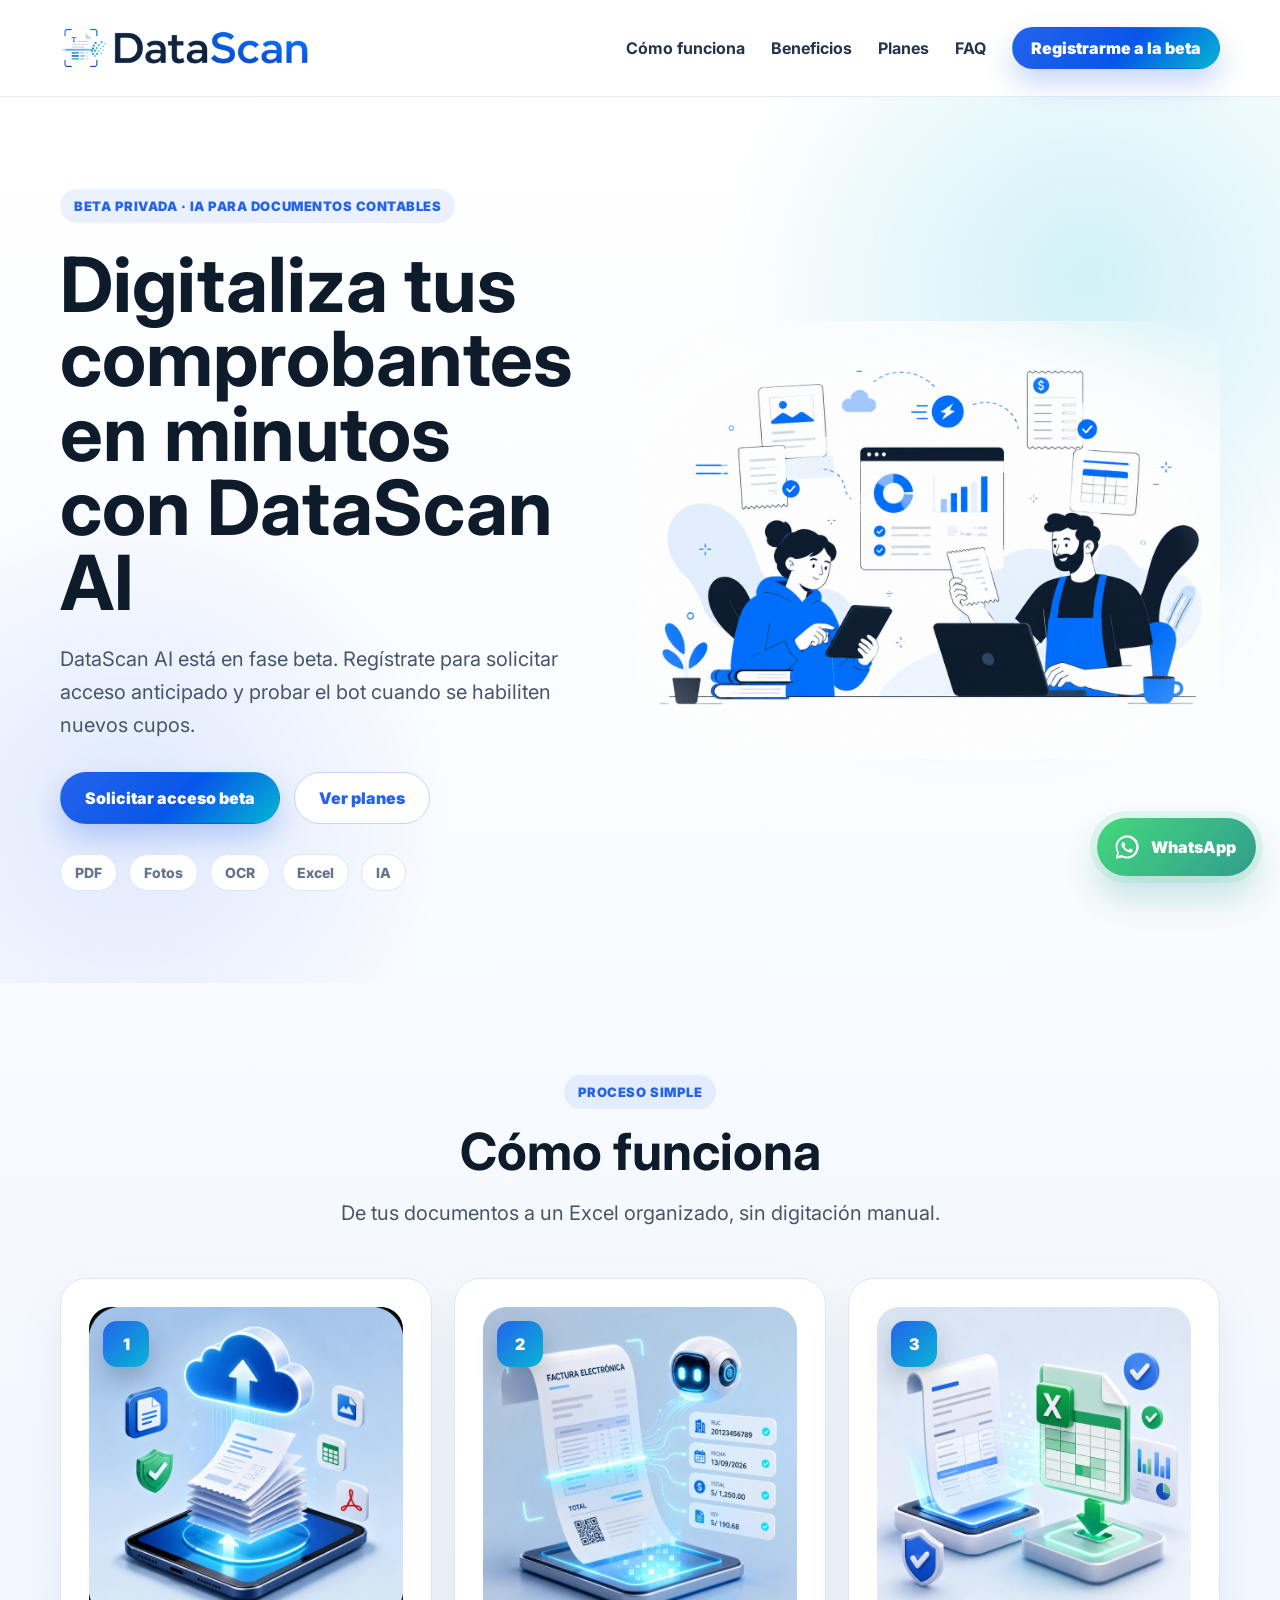
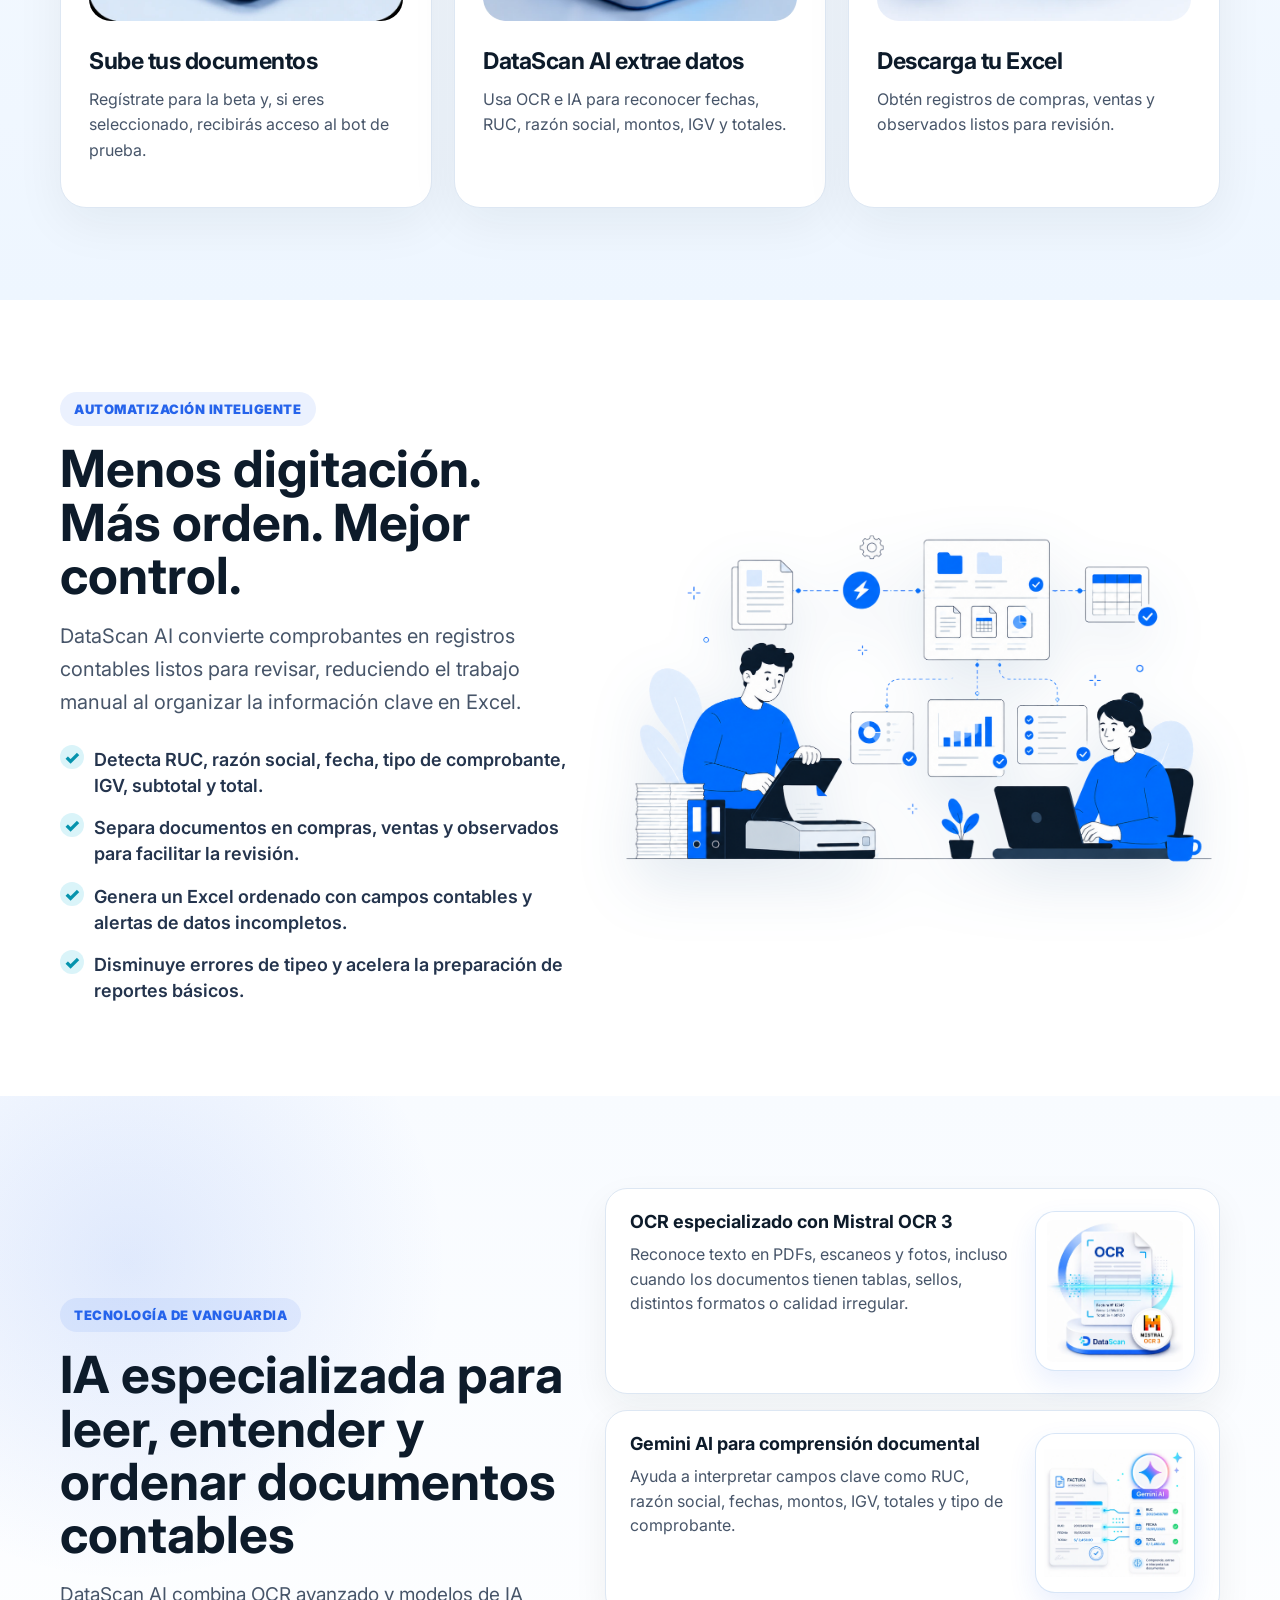
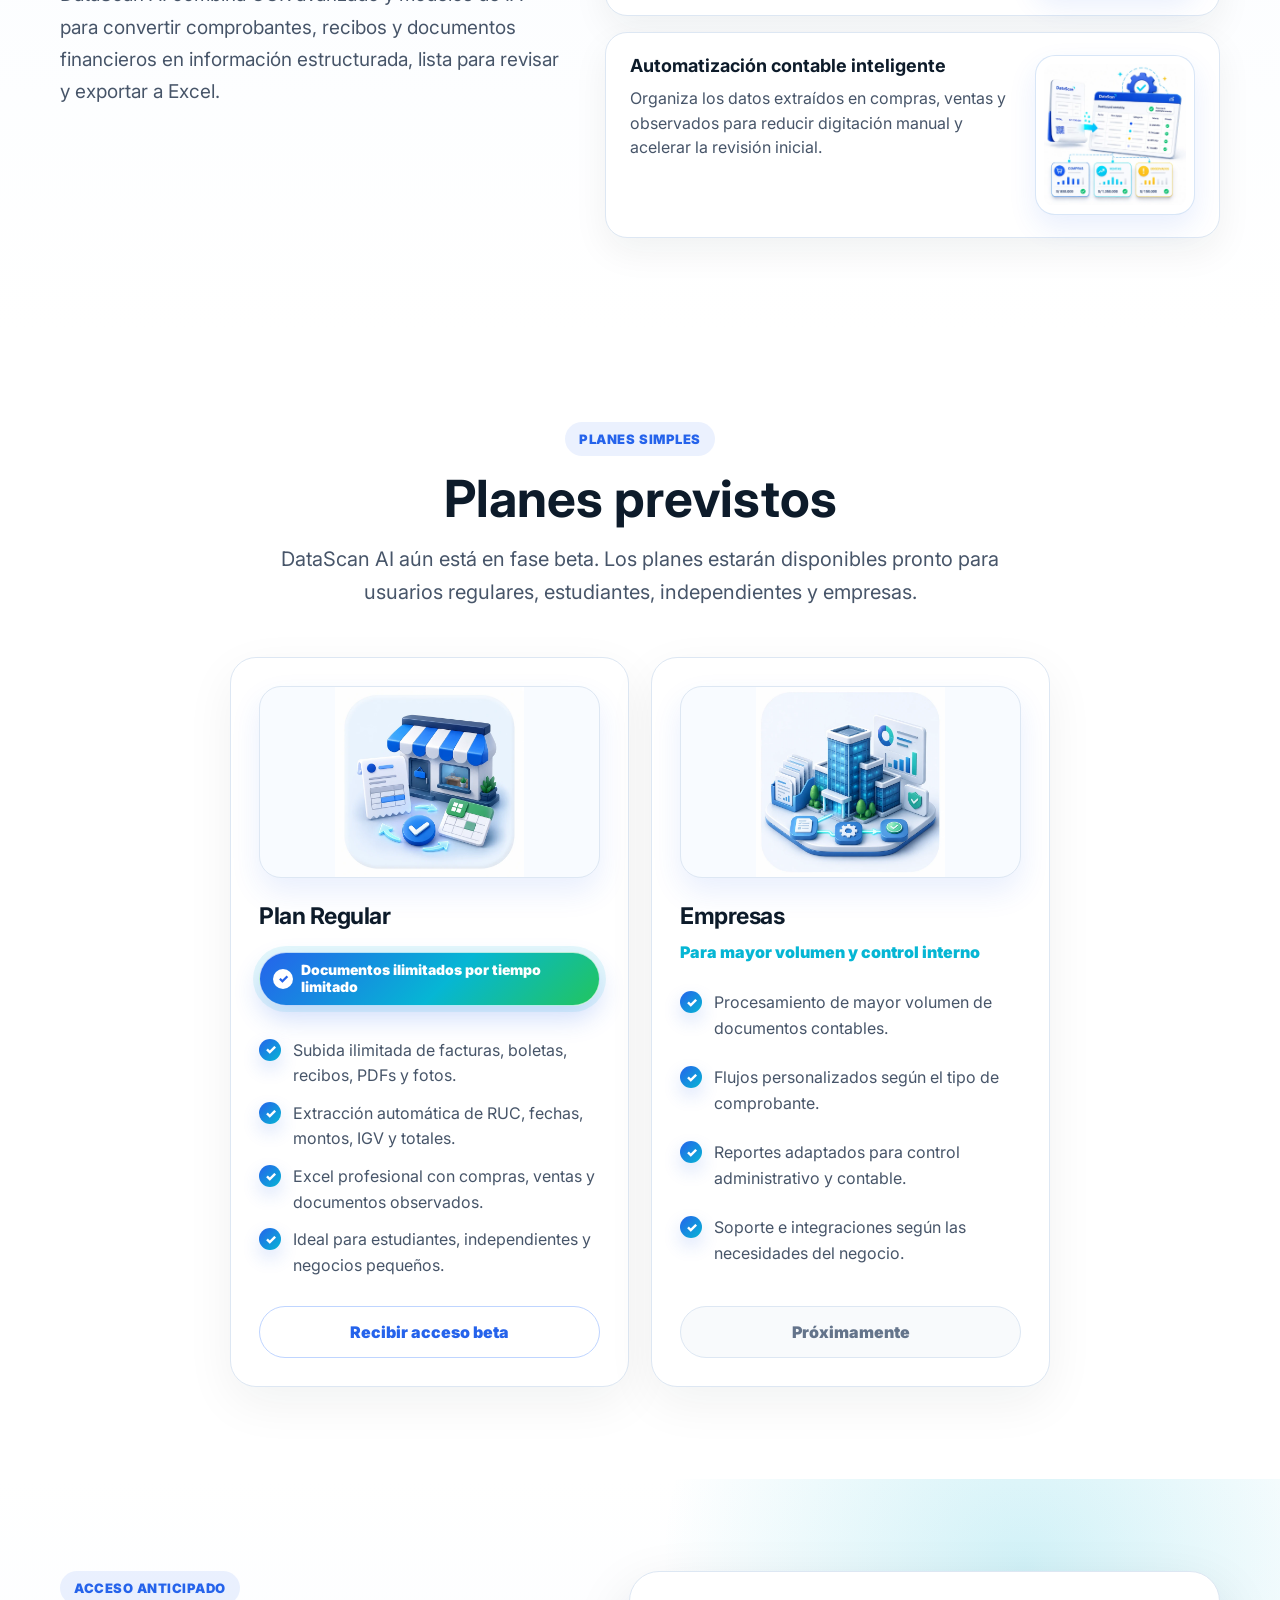
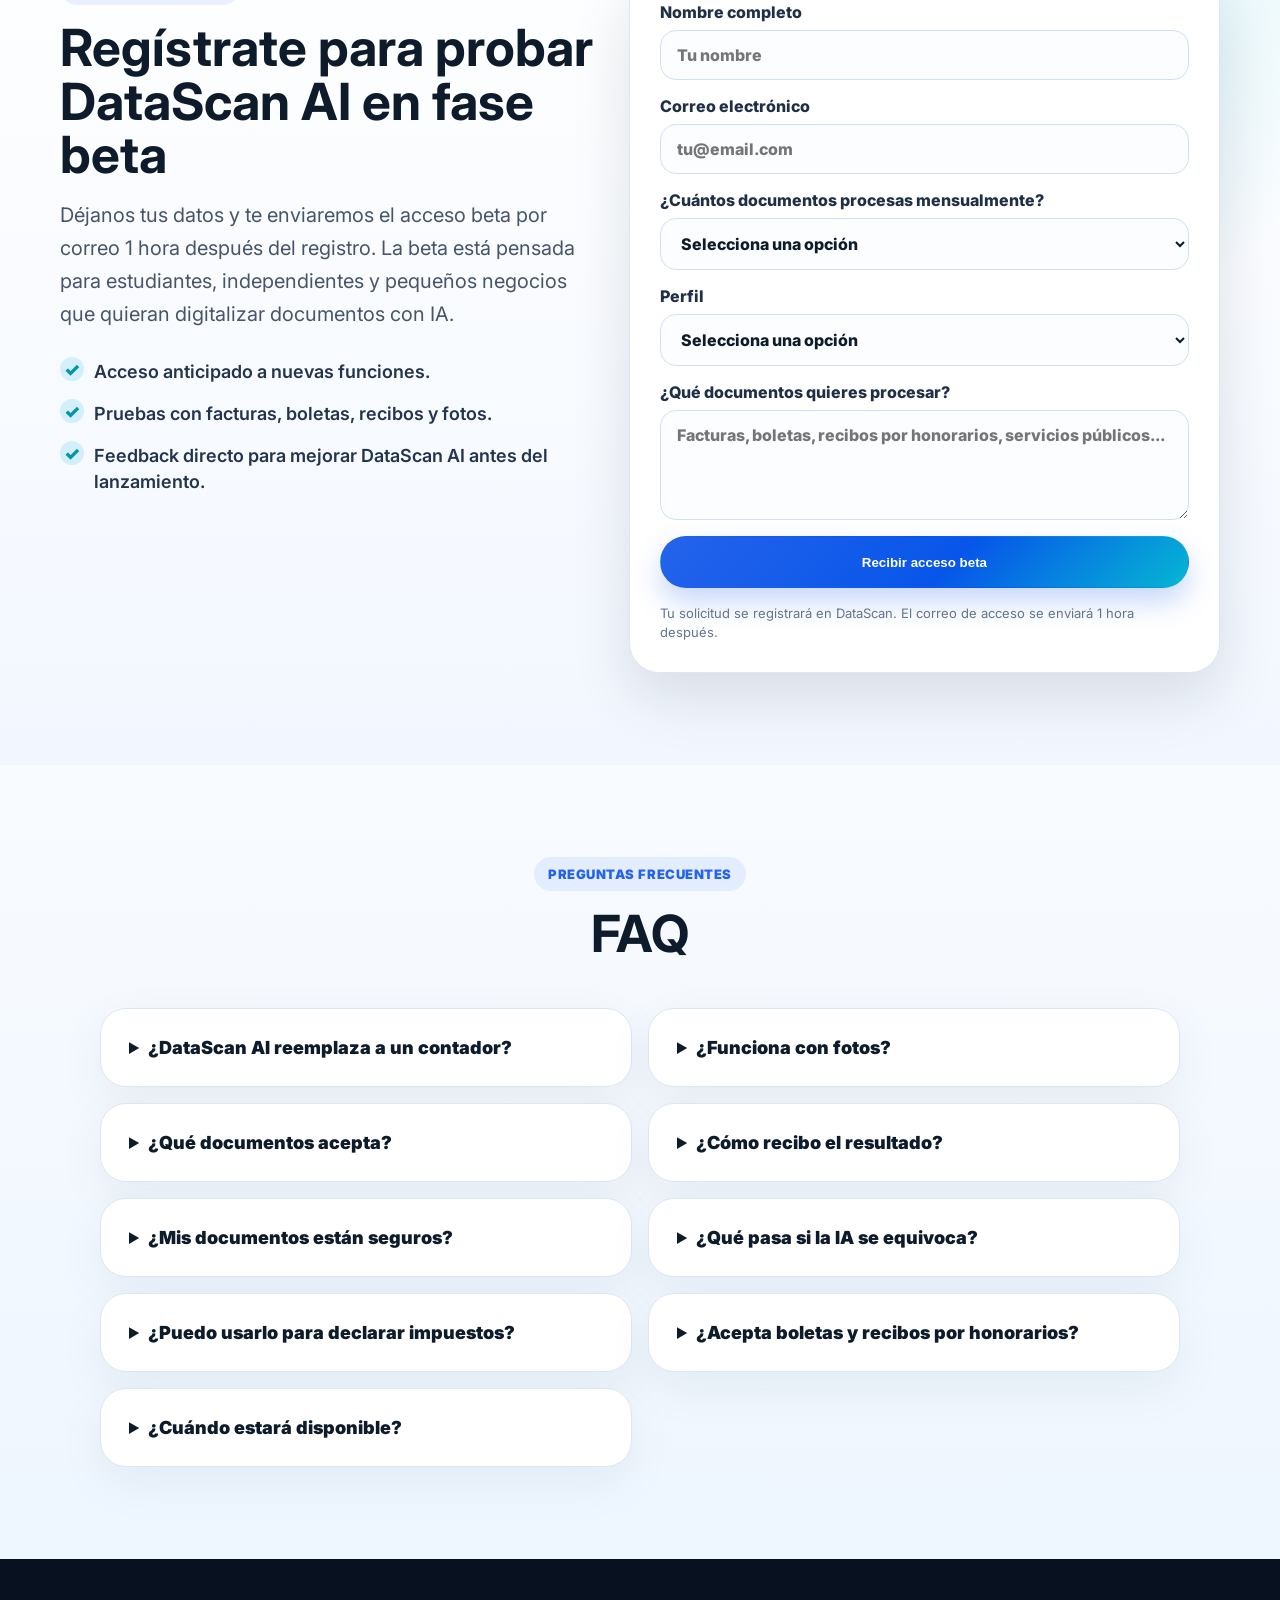
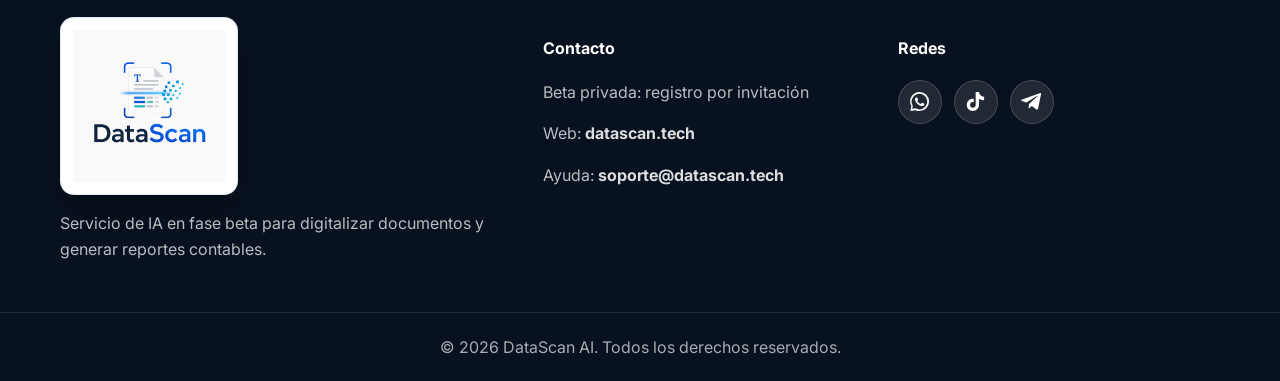
==== index.html @ 96e79302 "Initial DataScan landing page" ====
<!DOCTYPE html>
<html lang="es">
<head>
  <meta charset="UTF-8" />
  <meta name="viewport" content="width=device-width, initial-scale=1.0" />
  <title>DataScan AI | Digitaliza documentos con IA</title>
  <meta name="description" content="DataScan AI es un bot con IA para digitalizar facturas, boletas, recibos y documentos contables automáticamente." />
  <meta name="theme-color" content="#2563EB" />
  <meta property="og:title" content="DataScan AI | Digitaliza documentos contables con IA" />
  <meta property="og:description" content="Convierte facturas, boletas y recibos en un Excel contable organizado con ayuda de IA." />
  <meta property="og:type" content="website" />
  <meta property="og:image" content="assets/hero-datascan-dashboard.png" />
  <meta name="twitter:card" content="summary_large_image" />
  <link rel="icon" type="image/png" href="assets/logo-transparent.png" />
  <link rel="preconnect" href="https://fonts.googleapis.com">
  <link rel="preconnect" href="https://fonts.gstatic.com" crossorigin>
  <link href="https://fonts.googleapis.com/css2?family=Inter:wght@400;500;600;700;800;900&display=swap" rel="stylesheet">
  <link rel="stylesheet" href="styles.css" />
</head>
<body>
  <header class="site-header">
    <nav class="nav container">
      <a href="#inicio" class="brand" aria-label="DataScan AI Inicio">
        <img src="assets/logo-horizontal.png" alt="Logo DataScan AI" />
      </a>
      <button class="menu-toggle" aria-label="Abrir menú">☰</button>
      <div class="nav-links">
        <a href="#como-funciona">Cómo funciona</a>
        <a href="#beneficios">Beneficios</a>
        <a href="#planes">Planes</a>
        <a href="#faq">FAQ</a>
        <a class="btn btn-small" href="#registro-beta">Registrarme a la beta</a>
      </div>
    </nav>
  </header>

  <main>
    <section id="inicio" class="hero section">
      <div class="container hero-grid">
        <div class="hero-copy">
          <span class="eyebrow">Beta privada · IA para documentos contables</span>
          <h1>Digitaliza tus comprobantes en minutos con DataScan AI</h1>
          <p class="hero-text">DataScan AI está en fase beta. Regístrate para solicitar acceso anticipado y probar el bot cuando se habiliten nuevos cupos.</p>
          <div class="hero-actions">
            <a class="btn" href="#registro-beta">Solicitar acceso beta</a>
            <a class="btn btn-outline" href="#planes">Ver planes</a>
          </div>
          <div class="trust-row">
            <span>PDF</span><span>Fotos</span><span>OCR</span><span>Excel</span><span>IA</span>
          </div>
        </div>
        <div class="hero-card">
          <img src="assets/hero-datascan-dashboard.png" alt="DataScan AI organizando documentos y reportes digitales" />
        </div>
      </div>
    </section>

    <section id="como-funciona" class="section light">
      <div class="container">
        <div class="section-head">
          <span class="eyebrow">Proceso simple</span>
          <h2>Cómo funciona</h2>
          <p>De tus documentos a un Excel organizado, sin digitación manual.</p>
        </div>
        <div class="steps">
          <article class="step-card">
            <div class="step-number">1</div>
            <div class="card-visual" aria-hidden="true">
              <img src="assets/step-icons/upload-cloud-2026.webp" alt="Documentos subidos de forma segura a la nube" />
            </div>
            <h3>Sube tus documentos</h3>
            <p>Regístrate para la beta y, si eres seleccionado, recibirás acceso al bot de prueba.</p>
          </article>
          <article class="step-card">
            <div class="step-number">2</div>
            <div class="card-visual" aria-hidden="true">
              <img src="assets/step-icons/extract-ai-2026.webp" alt="Inteligencia artificial extrayendo datos de una factura electrónica" />
            </div>
            <h3>DataScan AI extrae datos</h3>
            <p>Usa OCR e IA para reconocer fechas, RUC, razón social, montos, IGV y totales.</p>
          </article>
          <article class="step-card">
            <div class="step-number">3</div>
            <div class="card-visual" aria-hidden="true">
              <img src="assets/step-icons/excel-export-2026.webp" alt="Documento contable convertido y exportado a Excel" />
            </div>
            <h3>Descarga tu Excel</h3>
            <p>Obtén registros de compras, ventas y observados listos para revisión.</p>
          </article>
        </div>
      </div>
    </section>

    <section id="beneficios" class="section">
      <div class="container split">
        <div>
          <span class="eyebrow">Automatización inteligente</span>
          <h2>Menos digitación. Más orden. Mejor control.</h2>
          <p>DataScan AI convierte comprobantes en registros contables listos para revisar, reduciendo el trabajo manual al organizar la información clave en Excel.</p>
          <ul class="check-list">
            <li>Detecta RUC, razón social, fecha, tipo de comprobante, IGV, subtotal y total.</li>
            <li>Separa documentos en compras, ventas y observados para facilitar la revisión.</li>
            <li>Genera un Excel ordenado con campos contables y alertas de datos incompletos.</li>
            <li>Disminuye errores de tipeo y acelera la preparación de reportes básicos.</li>
          </ul>
        </div>
        <div class="promo-img">
          <img src="assets/menos-digitacion-mas-orden.png" alt="Automatización y organización de documentos con DataScan AI" />
        </div>
      </div>
    </section>

    <section id="tecnologia" class="section trust-section">
      <div class="container trust-grid">
        <div>
          <span class="eyebrow">Tecnología de vanguardia</span>
          <h2>IA especializada para leer, entender y ordenar documentos contables</h2>
          <p>DataScan AI combina OCR avanzado y modelos de IA para convertir comprobantes, recibos y documentos financieros en información estructurada, lista para revisar y exportar a Excel.</p>
        </div>
        <div class="trust-cards">
          <article>
            <div class="tech-card-head">
              <img src="assets/tech-icons/mistral-ocr-premium.webp" alt="Mistral OCR 3 procesando una factura">
              <strong>OCR especializado con Mistral OCR 3</strong>
            </div>
            <p>Reconoce texto en PDFs, escaneos y fotos, incluso cuando los documentos tienen tablas, sellos, distintos formatos o calidad irregular.</p>
          </article>
          <article>
            <div class="tech-card-head">
              <img src="assets/tech-icons/gemini-document-premium.webp" alt="Gemini AI comprendiendo y extrayendo datos de una factura">
              <strong>Gemini AI para comprensión documental</strong>
            </div>
            <p>Ayuda a interpretar campos clave como RUC, razón social, fechas, montos, IGV, totales y tipo de comprobante.</p>
          </article>
          <article>
            <div class="tech-card-head">
              <img src="assets/tech-icons/datascan-automation-premium.webp" alt="Dashboard contable automatizado de DataScan AI">
              <strong>Automatización contable inteligente</strong>
            </div>
            <p>Organiza los datos extraídos en compras, ventas y observados para reducir digitación manual y acelerar la revisión inicial.</p>
          </article>
        </div>
      </div>
    </section>

    <section id="planes" class="section pricing-section">
      <div class="container">
        <div class="section-head">
          <span class="eyebrow">Planes simples</span>
          <h2>Planes previstos</h2>
          <p>DataScan AI aún está en fase beta. Los planes estarán disponibles pronto para usuarios regulares, estudiantes, independientes y empresas.</p>
        </div>
        <div class="pricing-grid two-plans">
          <article class="price-card">
            <div class="plan-icon" aria-hidden="true">
              <img src="assets/plan-icons/plan-regular-2026.webp" alt="Plan Regular para estudiantes, independientes y pequeños negocios" />
            </div>
            <h3>Plan Regular</h3>
            <p class="price-note promo-note">Documentos ilimitados por tiempo limitado</p>
            <ul>
              <li>Subida ilimitada de facturas, boletas, recibos, PDFs y fotos.</li>
              <li>Extracción automática de RUC, fechas, montos, IGV y totales.</li>
              <li>Excel profesional con compras, ventas y documentos observados.</li>
              <li>Ideal para estudiantes, independientes y negocios pequeños.</li>
            </ul>
            <a class="btn btn-outline full" href="#registro-beta">Recibir acceso beta</a>
          </article>
          <article class="price-card">
            <div class="plan-icon" aria-hidden="true">
              <img src="assets/plan-icons/plan-empresas-2026.webp" alt="Plan Empresas para procesamiento y control documental corporativo" />
            </div>
            <h3>Empresas</h3>
            <p class="price-note">Para mayor volumen y control interno</p>
            <ul>
              <li>Procesamiento de mayor volumen de documentos contables.</li>
              <li>Flujos personalizados según el tipo de comprobante.</li>
              <li>Reportes adaptados para control administrativo y contable.</li>
              <li>Soporte e integraciones según las necesidades del negocio.</li>
            </ul>
            <span class="btn btn-outline full btn-disabled" aria-disabled="true">Próximamente</span>
          </article>
        </div>
      </div>
    </section>

    <section id="registro-beta" class="section beta-section">
      <div class="container beta-grid">
        <div class="beta-copy">
          <span class="eyebrow">Acceso anticipado</span>
          <h2>Regístrate para probar DataScan AI en fase beta</h2>
          <p>Déjanos tus datos y te enviaremos el acceso beta por correo 1 hora después del registro. La beta está pensada para estudiantes, independientes y pequeños negocios que quieran digitalizar documentos con IA.</p>
          <ul class="check-list">
            <li>Acceso anticipado a nuevas funciones.</li>
            <li>Pruebas con facturas, boletas, recibos y fotos.</li>
            <li>Feedback directo para mejorar DataScan AI antes del lanzamiento.</li>
          </ul>
        </div>
        <form class="beta-form" id="betaForm" data-register-endpoint="https://crhlfmpzzcurpdyvbysd.supabase.co/functions/v1/register-beta">
          <label>Nombre completo
            <input type="text" name="entry.1266117491" placeholder="Tu nombre" required>
          </label>
          <label>Correo electrónico
            <input type="email" name="entry.1376913946" placeholder="tu@email.com" required>
          </label>
          <label>¿Cuántos documentos procesas mensualmente?
            <select name="entry.291060050" required>
              <option value="">Selecciona una opción</option>
              <option>50</option>
              <option>100</option>
              <option>200</option>
              <option>+500</option>
            </select>
          </label>
          <label>Perfil
            <select name="entry.518934240" required>
              <option value="">Selecciona una opción</option>
              <option>Contador / Asistente contable</option>
              <option>Estudiante de contabilidad</option>
              <option>Emprendedor / Pequeño negocio</option>
              <option>Independiente / Freelance</option>
              <option>Otro</option>
            </select>
          </label>
          <label>¿Qué documentos quieres procesar?
            <textarea name="entry.1919705668" rows="4" placeholder="Facturas, boletas, recibos por honorarios, servicios públicos..."></textarea>
          </label>
          
          <button class="btn full" type="submit">Recibir acceso beta</button>
          <div class="form-success" id="formSuccess" role="status" aria-live="polite" hidden>
            <div class="success-icon" aria-hidden="true">✓</div>
            <div>
              <strong>Ya estás participando en la beta de DataScan AI</strong>
              <p>Recibimos tu solicitud correctamente. Te enviaremos el acceso beta por correo dentro de 1 hora.</p>
            </div>
          </div>
          <p class="form-note">Tu solicitud se registrará en DataScan. El correo de acceso se enviará 1 hora después.</p>
        </form>
      </div>
    </section>

    <section id="faq" class="section light">
      <div class="container faq-wrap">
        <div class="section-head">
          <span class="eyebrow">Preguntas frecuentes</span>
          <h2>FAQ</h2>
        </div>
        <div class="faq-grid">
          <div class="faq-column">
            <details>
              <summary>¿DataScan AI reemplaza a un contador?</summary>
              <p>No. DataScan AI automatiza la extracción y organización inicial de documentos, pero la revisión final debe hacerla el usuario o un profesional contable.</p>
            </details>
            <details>
              <summary>¿Qué documentos acepta?</summary>
              <p>Facturas, boletas, recibos, notas de crédito, notas de débito y otros comprobantes compatibles.</p>
            </details>
            <details>
              <summary>¿Mis documentos están seguros?</summary>
              <p>DataScan AI está pensado para trabajar con documentos contables de forma ordenada y controlada. En la beta, la recomendación es subir solo archivos necesarios para la prueba y evitar documentos extremadamente sensibles hasta la versión final con políticas completas de privacidad.</p>
            </details>
            <details>
              <summary>¿Puedo usarlo para declarar impuestos?</summary>
              <p>Puede servir como apoyo para organizar comprobantes y acelerar la revisión contable. Sin embargo, la declaración de impuestos debe ser revisada por el usuario o por un profesional contable antes de enviarse a SUNAT.</p>
            </details>
            <details>
              <summary>¿Cuándo estará disponible?</summary>
              <p>DataScan AI se encuentra en fase beta privada. Al registrarte, recibirás por correo el enlace de acceso al bot 1 hora después del registro.</p>
            </details>
          </div>
          <div class="faq-column">
            <details>
              <summary>¿Funciona con fotos?</summary>
              <p>Sí. Puede procesar imágenes y PDFs escaneados mediante OCR.</p>
            </details>
            <details>
              <summary>¿Cómo recibo el resultado?</summary>
              <p>El bot genera un archivo Excel organizado con registros de compras, ventas y observados.</p>
            </details>
            <details>
              <summary>¿Qué pasa si la IA se equivoca?</summary>
              <p>El resultado debe revisarse antes de usarlo. DataScan AI ayuda a extraer y ordenar datos, pero si detecta un campo dudoso o una lectura irregular, el usuario debe validarlo y corregirlo en el Excel final.</p>
            </details>
            <details>
              <summary>¿Acepta boletas y recibos por honorarios?</summary>
              <p>Sí. La beta está orientada a facturas, boletas, recibos por honorarios, recibos de servicios y otros documentos financieros que puedan convertirse en datos estructurados.</p>
            </details>
          </div>
        </div>
      </div>
    </section>
  </main>

  <footer id="contacto" class="footer">
    <div class="container footer-grid">
      <div>
        <img src="assets/logo.png" alt="Logo DataScan AI" class="footer-logo" />
        <p>Servicio de IA en fase beta para digitalizar documentos y generar reportes contables.</p>
      </div>
      <div>
        <h4>Contacto</h4>
        <p>Beta privada: registro por invitación</p>
        <p>Web: <a href="https://datascan.tech" target="_blank" rel="noopener">datascan.tech</a></p>
        <p>Ayuda: <a href="mailto:soporte@datascan.tech">soporte@datascan.tech</a></p>
      </div>
      <div>
        <h4>Redes</h4>
        <div class="social-links" aria-label="Redes sociales DataScan AI">
          <a href="https://wa.me/51948854467?text=Hola%20DataScan%20AI%2C%20me%20interesa%20probar%20la%20beta%20%E2%9C%A8" target="_blank" rel="noopener" aria-label="WhatsApp DataScan AI">
            <svg viewBox="0 0 24 24" aria-hidden="true">
              <path d="M12.04 2a9.86 9.86 0 0 0-8.52 14.8L2.5 22l5.32-1a9.84 9.84 0 0 0 4.22.94h.01A9.97 9.97 0 0 0 22 12.02 9.96 9.96 0 0 0 12.04 2Zm0 18.23h-.01a8.12 8.12 0 0 1-4.14-1.13l-.3-.18-3.16.6.6-3.08-.2-.32a8.13 8.13 0 1 1 7.21 4.11Zm4.45-6.08c-.24-.12-1.43-.7-1.65-.78-.22-.08-.38-.12-.54.12-.16.24-.62.78-.76.94-.14.16-.28.18-.52.06-.24-.12-1.02-.38-1.94-1.2-.72-.64-1.2-1.43-1.34-1.67-.14-.24-.01-.37.11-.49.11-.11.24-.28.36-.42.12-.14.16-.24.24-.4.08-.16.04-.3-.02-.42-.06-.12-.54-1.3-.74-1.78-.2-.47-.4-.4-.54-.41h-.46c-.16 0-.42.06-.64.3-.22.24-.84.82-.84 2s.86 2.32.98 2.48c.12.16 1.7 2.6 4.12 3.64.58.25 1.03.4 1.38.51.58.18 1.1.16 1.52.1.46-.07 1.43-.58 1.63-1.14.2-.56.2-1.04.14-1.14-.06-.1-.22-.16-.46-.28Z" />
            </svg>
          </a>
          <a href="https://www.tiktok.com/@datascan.ai" target="_blank" rel="noopener" aria-label="TikTok DataScan AI">
            <svg viewBox="0 0 24 24" aria-hidden="true">
              <path d="M15.7 2c.17 1.48.83 2.75 1.94 3.7A6.15 6.15 0 0 0 21 7.12v3.56a9.52 9.52 0 0 1-5.26-1.57v6.42A6.47 6.47 0 1 1 10.16 9.1v3.62a2.92 2.92 0 1 0 2.03 2.8V2h3.51Z" />
            </svg>
          </a>
          <a href="https://t.me/Factura_pe_bot" target="_blank" rel="noopener" aria-label="Telegram DataScan AI">
            <svg viewBox="0 0 24 24" aria-hidden="true">
              <path d="M21.94 4.49 18.86 19.4c-.23 1.05-.86 1.31-1.74.82l-4.8-3.54-2.32 2.23c-.26.26-.47.47-.96.47l.34-4.88 8.88-8.02c.39-.34-.08-.54-.6-.2L6.66 12.95l-4.7-1.47c-1.02-.32-1.04-1.02.21-1.51L20.6 3.3c.89-.32 1.67.21 1.34 1.19Z" />
            </svg>
          </a>
        </div>
      </div>
    </div>
    <div class="footer-bottom">© 2026 DataScan AI. Todos los derechos reservados.</div>
  </footer>

  <a class="whatsapp-float" href="https://wa.me/51948854467?text=Hola%20DataScan%20AI%2C%20me%20interesa%20probar%20la%20beta%20%E2%9C%A8" target="_blank" rel="noopener" aria-label="Contactar a DataScan AI por WhatsApp">
    <svg viewBox="0 0 24 24" aria-hidden="true">
      <path d="M12.04 2a9.86 9.86 0 0 0-8.52 14.8L2.5 22l5.32-1a9.84 9.84 0 0 0 4.22.94h.01A9.97 9.97 0 0 0 22 12.02 9.96 9.96 0 0 0 12.04 2Zm0 18.23h-.01a8.12 8.12 0 0 1-4.14-1.13l-.3-.18-3.16.6.6-3.08-.2-.32a8.13 8.13 0 1 1 7.21 4.11Zm4.45-6.08c-.24-.12-1.43-.7-1.65-.78-.22-.08-.38-.12-.54.12-.16.24-.62.78-.76.94-.14.16-.28.18-.52.06-.24-.12-1.02-.38-1.94-1.2-.72-.64-1.2-1.43-1.34-1.67-.14-.24-.01-.37.11-.49.11-.11.24-.28.36-.42.12-.14.16-.24.24-.4.08-.16.04-.3-.02-.42-.06-.12-.54-1.3-.74-1.78-.2-.47-.4-.4-.54-.41h-.46c-.16 0-.42.06-.64.3-.22.24-.84.82-.84 2s.86 2.32.98 2.48c.12.16 1.7 2.6 4.12 3.64.58.25 1.03.4 1.38.51.58.18 1.1.16 1.52.1.46-.07 1.43-.58 1.63-1.14.2-.56.2-1.04.14-1.14-.06-.1-.22-.16-.46-.28Z" />
    </svg>
    <span>WhatsApp</span>
  </a>

  <script src="script.js?v=2"></script>
</body>
</html>
---- styles.css ----
:root {
  --navy: #0D1B2A;
  --blue: #2563EB;
  --blue-2: #0D6EFD;
  --cyan: #06B6D4;
  --teal: #12D6C7;
  --slate: #475569;
  --muted: #64748B;
  --line: #DDE7F3;
  --light: #F2F7FF;
  --white: #FFFFFF;
  --shadow: 0 24px 60px rgba(13, 27, 42, 0.12);
}
* { box-sizing: border-box; }
html { scroll-behavior: smooth; overflow-x: hidden; }
body {
  margin: 0;
  font-family: Inter, system-ui, -apple-system, BlinkMacSystemFont, 'Segoe UI', sans-serif;
  color: var(--navy);
  background: var(--white);
  overflow-x: hidden;
}
a { color: inherit; text-decoration: none; }
img { max-width: 100%; display: block; }
.reveal {
  opacity: 0;
  transform: translateY(28px);
  transition: opacity .7s ease, transform .7s ease;
}
.reveal.is-visible {
  opacity: 1;
  transform: translateY(0);
}
.reveal-delay-1 { transition-delay: .08s; }
.reveal-delay-2 { transition-delay: .16s; }
.reveal-delay-3 { transition-delay: .24s; }
.container { width: min(1160px, calc(100% - 40px)); margin: 0 auto; }
.site-header {
  position: relative; z-index: 50;
  backdrop-filter: blur(18px);
  background: rgba(255, 255, 255, 0.82);
  border-bottom: 1px solid rgba(221, 231, 243, 0.8);
}
.nav { height: 96px; display: flex; align-items: center; justify-content: space-between; gap: 24px; }
.brand {
  display: inline-flex;
  align-items: center;
}
.brand img { width: 250px; max-height: 68px; height: auto; object-fit: contain; image-rendering: auto; }
.nav-links { display: flex; align-items: center; gap: 26px; font-weight: 700; color: #24344d; }
.nav-links a:not(.btn):hover { color: var(--blue); }
.menu-toggle { display: none; border: 0; background: transparent; font-size: 28px; color: var(--navy); }
.btn {
  display: inline-flex; align-items: center; justify-content: center;
  min-height: 52px; padding: 0 24px; border-radius: 999px;
  background: linear-gradient(135deg, var(--blue), #0756e9 55%, var(--cyan));
  color: white; font-weight: 900; box-shadow: 0 14px 28px rgba(37, 99, 235, .26);
  border: 1px solid transparent;
  transition: transform .22s ease, box-shadow .22s ease, border-color .22s ease;
}
.btn:hover { transform: translateY(-3px); box-shadow: 0 18px 34px rgba(37, 99, 235, .32); }
.btn:active { transform: translateY(0); }
.btn-outline { background: white; color: var(--blue); border-color: #BFD5FF; box-shadow: none; }
.btn-outline:hover { border-color: var(--blue); box-shadow: 0 12px 26px rgba(37, 99, 235, .12); }
.btn-disabled {
  cursor: default;
  color: var(--muted);
  background: #F8FAFC;
  border-color: var(--line);
  box-shadow: none;
}
.btn-disabled:hover {
  transform: none;
  color: var(--muted);
  border-color: var(--line);
  box-shadow: none;
}
.btn-small { min-height: 42px; padding: 0 18px; }
.full { width: 100%; }
.section { padding: 92px 0; }
.light { background: linear-gradient(180deg, #F8FBFF 0%, #EEF6FF 100%); }
.hero {
  overflow: hidden;
  background:
    radial-gradient(circle at 85% 20%, rgba(6,182,212,.18), transparent 28%),
    radial-gradient(circle at 10% 80%, rgba(37,99,235,.12), transparent 24%),
    linear-gradient(180deg, #FFFFFF, #F8FBFF);
}
.hero-grid { display: grid; grid-template-columns: 0.95fr 1.05fr; align-items: center; gap: 48px; }
.eyebrow {
  display: inline-flex; align-items: center; gap: 8px;
  padding: 9px 14px; border-radius: 999px;
  color: var(--blue); background: rgba(37,99,235,.09); font-weight: 900; letter-spacing: .04em; text-transform: uppercase; font-size: 13px;
}
h1, h2, h3, p { margin-top: 0; }
h1 { font-size: clamp(42px, 6vw, 76px); line-height: .98; letter-spacing: 0; margin: 24px 0 24px; }
h2 { font-size: clamp(32px, 4vw, 54px); line-height: 1.04; letter-spacing: 0; margin: 16px 0 18px; }
h3 { font-size: 23px; letter-spacing: -0.02em; margin-bottom: 12px; }
.hero-text, .section-head p, .split p, .cta-box p { color: var(--slate); font-size: 20px; line-height: 1.65; }
.hero-actions { display: flex; gap: 14px; flex-wrap: wrap; margin: 30px 0; }
.trust-row { display: flex; gap: 12px; flex-wrap: wrap; }
.trust-row span {
  padding: 9px 14px; border: 1px solid var(--line); border-radius: 999px; background: white; color: var(--muted); font-weight: 800; font-size: 14px;
}
.hero-card {
  position: relative;
  display: grid;
  place-items: center;
}
.hero-card::before {
  content: '';
  position: absolute;
  inset: 15% -2% 6% 18%;
  background: radial-gradient(ellipse at center, rgba(37,99,235,.20), rgba(6,182,212,.10) 48%, transparent 72%);
  filter: blur(38px);
  z-index: 0;
}
.hero-card img {
  position: relative;
  width: min(100%, 690px);
  border: 0;
  border-radius: 0;
  box-shadow: none;
  filter: drop-shadow(0 28px 42px rgba(13, 27, 42, .10));
  -webkit-mask-image: radial-gradient(ellipse 74% 70% at 50% 54%, #000 58%, rgba(0,0,0,.78) 74%, transparent 100%);
  mask-image: radial-gradient(ellipse 74% 70% at 50% 54%, #000 58%, rgba(0,0,0,.78) 74%, transparent 100%);
  animation: floatPreview 6s ease-in-out infinite;
}
.section-head { max-width: 720px; text-align: center; margin: 0 auto 48px; }
.steps { display: grid; grid-template-columns: repeat(3, 1fr); gap: 22px; }
.step-card, .price-card, details {
  background: white; border: 1px solid var(--line); border-radius: 26px; padding: 28px; box-shadow: 0 16px 50px rgba(13, 27, 42, 0.06);
  transition: transform .24s ease, box-shadow .24s ease, border-color .24s ease;
}
.step-card:hover, .price-card:hover, details:hover, .compare-card:hover, .trust-cards article:hover {
  transform: translateY(-6px);
  border-color: rgba(37, 99, 235, .24);
  box-shadow: 0 24px 60px rgba(13, 27, 42, .11);
}
.step-card {
  position: relative;
  overflow: hidden;
  display: flex;
  flex-direction: column;
}
.step-number {
  position: absolute;
  top: 42px;
  left: 42px;
  z-index: 2;
  width: 46px;
  height: 46px;
  display: grid;
  place-items: center;
  border-radius: 14px;
  background: linear-gradient(135deg, var(--blue), var(--cyan));
  color: white;
  font-weight: 900;
  box-shadow: 0 12px 24px rgba(13, 27, 42, .22);
}
.card-visual {
  width: 100%;
  height: auto;
  aspect-ratio: 1 / 1;
  margin: 0 0 26px;
  overflow: hidden;
  border-radius: 22px;
  background: #F8FBFF;
  transition: transform .26s ease;
}
.step-card:hover .card-visual { transform: translateY(-4px) scale(1.015); }
.card-visual img {
  width: 100%;
  height: 100%;
  object-fit: cover;
}
.step-card h3 {
  margin-top: 0;
  max-width: 280px;
}
.step-card p, .price-card li, details p { color: var(--slate); line-height: 1.6; }
.split { display: grid; grid-template-columns: .92fr 1.08fr; gap: 46px; align-items: center; }
.check-list { list-style: none; padding: 0; margin: 28px 0 0; display: grid; gap: 16px; }
.check-list li { position: relative; padding-left: 34px; color: #24344d; font-size: 18px; line-height: 1.45; font-weight: 600; }
.check-list li::before {
  content: '✓'; position: absolute; left: 0; top: -2px; width: 24px; height: 24px; border-radius: 50%; display: grid; place-items: center; background: rgba(6,182,212,.15); color: #0593ad; font-weight: 900;
}
.promo-img {
  display: flex;
  align-items: center;
  justify-content: center;
}
.promo-img img {
  width: 100%;
  max-height: 650px;
  object-fit: contain;
  border: 0;
  border-radius: 0;
  box-shadow: none;
  filter: drop-shadow(0 24px 30px rgba(27, 79, 143, .12));
  transition: transform .28s ease, filter .28s ease;
}
.promo-img img:hover {
  transform: scale(1.025);
  filter: drop-shadow(0 30px 38px rgba(27, 79, 143, .17));
}
.compare-section {
  background: linear-gradient(180deg, #FFFFFF 0%, #F5FAFF 100%);
}
.compare-grid {
  display: grid;
  grid-template-columns: repeat(2, minmax(0, 1fr));
  gap: 24px;
}
.compare-card {
  position: relative;
  overflow: hidden;
  padding: 34px;
  border-radius: 28px;
  border: 1px solid var(--line);
  background: white;
  box-shadow: 0 18px 48px rgba(13, 27, 42, .07);
  transition: transform .24s ease, box-shadow .24s ease, border-color .24s ease;
}
.compare-card::after {
  content: '';
  position: absolute;
  right: -42px;
  top: -42px;
  width: 160px;
  height: 160px;
  border-radius: 50%;
  opacity: .14;
}
.compare-card.before::after { background: #D81159; }
.compare-card.after::after { background: #12D6C7; }
.compare-label {
  display: inline-flex;
  margin-bottom: 18px;
  padding: 8px 14px;
  border-radius: 999px;
  font-weight: 900;
  color: white;
}
.compare-card.before .compare-label { background: #D81159; }
.compare-card.after .compare-label { background: #059669; }
.compare-card ul {
  margin: 18px 0 0;
  padding-left: 20px;
  color: var(--slate);
  line-height: 1.7;
}
.pricing-section { background: #fff; }
.pricing-grid { display: grid; grid-template-columns: repeat(3, 1fr); gap: 22px; align-items: stretch; }
.pricing-grid.two-plans { grid-template-columns: repeat(2, minmax(0, 1fr)); max-width: 820px; margin: 0 auto; }
.price-card { position: relative; display: flex; flex-direction: column; }
.plan-icon {
  width: 100%;
  height: auto;
  aspect-ratio: 16 / 9;
  overflow: hidden;
  border-radius: 22px;
  margin-bottom: 24px;
  background: #F8FBFF;
  border: 1px solid var(--line);
  box-shadow: 0 14px 30px rgba(37, 99, 235, .10);
}
.plan-icon img {
  width: 100%;
  height: 100%;
  object-fit: contain;
  transition: transform .28s ease;
}
.price-card:hover .plan-icon img { transform: scale(1.04); }
.price-card.featured { border: 2px solid rgba(37,99,235,.55); transform: translateY(-10px); }
.badge { position: absolute; top: -15px; left: 28px; background: var(--cyan); color: white; font-weight: 900; border-radius: 999px; padding: 8px 14px; font-size: 13px; }
.price { font-size: 62px; font-weight: 950; letter-spacing: -0.05em; margin: 8px 0 0; color: var(--blue); }
.price span { font-size: 28px; }
.price.custom { font-size: 42px; color: var(--navy); }
.price-note { color: var(--cyan); font-weight: 900; margin-bottom: 8px; }
.promo-note {
  display: inline-flex;
  align-items: center;
  align-self: flex-start;
  gap: 8px;
  margin: 10px 0 12px;
  padding: 9px 13px;
  border-radius: 999px;
  color: #ffffff;
  background: linear-gradient(135deg, #2563EB 0%, #06B6D4 55%, #22C55E 100%);
  border: 1px solid rgba(255, 255, 255, .7);
  box-shadow: 0 12px 26px rgba(37, 99, 235, .22), 0 0 0 6px rgba(6, 182, 212, .10);
  font-size: 14px;
  line-height: 1.2;
}
.promo-note::before {
  content: "✓";
  width: 20px;
  height: 20px;
  display: grid;
  place-items: center;
  flex: 0 0 auto;
  border-radius: 50%;
  color: var(--blue);
  background: #ffffff;
  font-size: 12px;
  font-weight: 950;
}
.trust-section {
  background:
    radial-gradient(circle at 10% 20%, rgba(37,99,235,.12), transparent 24%),
    linear-gradient(180deg, #F8FBFF 0%, #FFFFFF 100%);
}
.trust-grid {
  display: grid;
  grid-template-columns: .9fr 1.1fr;
  gap: 42px;
  align-items: center;
}
.trust-grid > div:first-child p {
  color: var(--slate);
  font-size: 19px;
  line-height: 1.7;
}
.trust-cards {
  display: grid;
  gap: 16px;
}
.trust-cards article {
  display: grid;
  grid-template-columns: minmax(0, 1fr) 160px;
  grid-template-rows: auto 1fr;
  column-gap: 24px;
  align-items: center;
  padding: 22px 24px;
  border-radius: 22px;
  background: white;
  border: 1px solid var(--line);
  box-shadow: 0 14px 36px rgba(13, 27, 42, .06);
  transition: transform .24s ease, box-shadow .24s ease, border-color .24s ease;
}
.tech-card-head {
  display: contents;
}
.tech-card-head img {
  grid-column: 2;
  grid-row: 1 / span 2;
  width: 160px;
  height: 160px;
  object-fit: contain;
  padding: 8px;
  border-radius: 20px;
  background: #FFFFFF;
  border: 1px solid rgba(207, 224, 246, .8);
  box-shadow: 0 12px 28px rgba(37, 99, 235, .10);
  cursor: zoom-in;
  transform-origin: right center;
  transition: transform .28s ease, box-shadow .28s ease;
}
.tech-card-head img:hover {
  position: relative;
  z-index: 5;
  transform: scale(1.55);
  box-shadow: 0 24px 52px rgba(13, 27, 42, .24);
}
.trust-cards strong {
  display: block;
  margin-bottom: 8px;
  color: var(--navy);
  font-size: 18px;
}
.tech-card-head strong {
  grid-column: 1;
  grid-row: 1;
  align-self: end;
  margin-bottom: 10px;
}
.trust-cards p {
  grid-column: 1;
  grid-row: 2;
  align-self: start;
  margin: 0;
  color: var(--slate);
  line-height: 1.55;
}
.old-price { color: var(--muted); }
.price-card ul {
  list-style: none;
  padding: 0;
  margin: 20px 0 28px;
  flex: 1;
  display: grid;
  gap: 12px;
}
.price-card li {
  position: relative;
  margin: 0;
  padding-left: 34px;
}
.price-card li::before {
  content: "✓";
  position: absolute;
  left: 0;
  top: .1em;
  width: 22px;
  height: 22px;
  display: grid;
  place-items: center;
  border-radius: 50%;
  color: #ffffff;
  background: linear-gradient(135deg, var(--blue), var(--cyan));
  box-shadow: 0 8px 18px rgba(37, 99, 235, .18);
  font-size: 13px;
  font-weight: 900;
  line-height: 1;
}
.cta-band { padding-top: 30px; }
.cta-box {
  border-radius: 34px; padding: 46px; color: white;
  display: flex; align-items: center; justify-content: space-between; gap: 28px; flex-wrap: wrap;
  background: linear-gradient(135deg, #0D1B2A, #0b54d6 55%, #06B6D4);
  box-shadow: var(--shadow);
}
.cta-box h2 { color: white; margin-bottom: 6px; }
.cta-box p { color: rgba(255,255,255,.84); margin-bottom: 0; }
.faq-wrap { max-width: 1080px; }
.faq-grid {
  display: grid;
  grid-template-columns: repeat(2, minmax(0, 1fr));
  gap: 16px;
  align-items: start;
}
.faq-column {
  display: grid;
  gap: 16px;
  align-content: start;
}
details { margin-bottom: 0; }
summary { cursor: pointer; font-weight: 900; font-size: 18px; }
details p { margin: 16px 0 0; }
.footer { background: #08111F; color: white; padding: 58px 0 0; }
.footer-grid { display: grid; grid-template-columns: 1.4fr 1fr 1fr; gap: 32px; }
.footer-logo {
  width: 178px;
  height: 178px;
  object-fit: contain;
  background: white;
  border: 1px solid rgba(221, 231, 243, .9);
  border-radius: 14px;
  padding: 12px;
  margin-bottom: 16px;
  box-shadow: 0 14px 32px rgba(0,0,0,.22);
}
.footer p { color: rgba(255,255,255,.72); line-height: 1.6; }
.footer a { color: rgba(255,255,255,.86); font-weight: 700; }
.footer a:hover { color: var(--teal); }
.social-links { display: flex; gap: 12px; align-items: center; margin-top: 12px; }
.social-links a {
  width: 44px;
  height: 44px;
  display: grid;
  place-items: center;
  border-radius: 50%;
  background: rgba(255,255,255,.1);
  border: 1px solid rgba(255,255,255,.16);
  color: white;
  transition: transform .2s ease, background .2s ease, border-color .2s ease;
}
.social-links a:hover {
  transform: translateY(-2px);
  background: linear-gradient(135deg, var(--blue), var(--cyan));
  border-color: transparent;
}
.social-links svg { width: 23px; height: 23px; fill: currentColor; }
.footer-bottom { text-align: center; padding: 24px; margin-top: 34px; border-top: 1px solid rgba(255,255,255,.1); color: rgba(255,255,255,.65); }

.whatsapp-float {
  position: fixed;
  right: 24px;
  bottom: 24px;
  z-index: 50;
  display: inline-flex;
  align-items: center;
  gap: 10px;
  min-height: 58px;
  padding: 0 20px 0 16px;
  border-radius: 999px;
  color: white;
  background: linear-gradient(135deg, #25D366, #128C7E);
  box-shadow: 0 20px 38px rgba(18, 140, 126, .28), 0 0 0 7px rgba(37, 211, 102, .12);
  font-weight: 900;
  opacity: .86;
  transition: transform .2s ease, box-shadow .2s ease, opacity .2s ease;
}
.whatsapp-float:hover {
  color: white;
  opacity: 1;
  transform: translateY(-3px);
  box-shadow: 0 24px 44px rgba(18, 140, 126, .34), 0 0 0 9px rgba(37, 211, 102, .14);
}
.whatsapp-float.is-hidden {
  opacity: 0;
  pointer-events: none;
  transform: translateY(14px);
}
.whatsapp-float svg {
  width: 28px;
  height: 28px;
  fill: currentColor;
}
@keyframes floatPreview {
  0%, 100% { transform: translateY(0); }
  50% { transform: translateY(-10px); }
}
@media (prefers-reduced-motion: reduce) {
  *,
  *::before,
  *::after {
    animation-duration: .01ms !important;
    animation-iteration-count: 1 !important;
    scroll-behavior: auto !important;
    transition-duration: .01ms !important;
  }
  .reveal {
    opacity: 1;
    transform: none;
  }
}
@media (max-width: 900px) {
  .menu-toggle { display: block; }
  .nav-links { display: none; position: absolute; top: 96px; left: 20px; right: 20px; background: white; border: 1px solid var(--line); border-radius: 22px; padding: 18px; flex-direction: column; box-shadow: var(--shadow); }
  .nav-links.open { display: flex; }
  .hero-grid, .split, .pricing-grid, .steps, .footer-grid, .compare-grid, .trust-grid { grid-template-columns: 1fr; }
  .price-card.featured { transform: none; }
  .section { padding: 64px 0; }
  .brand img { width: 190px; max-height: 54px; }
  .nav { height: 82px; }
  .nav-links { top: 82px; }
  .cta-box { padding: 32px; }
}
@media (max-width: 560px) {
  .container { width: min(100% - 28px, 1160px); }
  .hero-actions { flex-direction: column; }
  .btn { width: 100%; }
  .section { padding: 48px 0; }
  .hero {
    padding-top: 34px;
    background:
      radial-gradient(circle at 88% 10%, rgba(6,182,212,.12), transparent 24%),
      linear-gradient(180deg, #FFFFFF, #F8FBFF);
  }
  .hero-grid,
  .beta-grid,
  .split,
  .trust-grid {
    gap: 28px;
  }
  h1 {
    font-size: 34px;
    line-height: 1.08;
    letter-spacing: 0;
    margin: 16px 0;
  }
  h2 {
    font-size: 29px;
    line-height: 1.12;
    letter-spacing: 0;
  }
  h3 {
    font-size: 21px;
    line-height: 1.22;
  }
  .brand img { width: 168px; max-height: 48px; }
  .nav { height: 74px; }
  .nav-links {
    top: 74px;
    left: 14px;
    right: 14px;
    gap: 14px;
    align-items: stretch;
    padding: 16px;
  }
  .nav-links a {
    min-height: 44px;
    display: flex;
    align-items: center;
  }
  .nav-links .btn {
    min-height: 48px;
  }
  .hero-text, .section-head p, .split p, .cta-box p, .beta-copy p {
    font-size: 16px;
    line-height: 1.58;
  }
  .eyebrow {
    max-width: 100%;
    padding: 8px 12px;
    font-size: 11px;
    line-height: 1.25;
    white-space: normal;
  }
  .hero-actions {
    margin: 24px 0;
    gap: 12px;
  }
  .trust-row {
    gap: 8px;
  }
  .trust-row span {
    padding: 8px 11px;
    font-size: 12px;
  }
  .hero-card::before {
    inset: 20% 0 8% 0;
    filter: blur(24px);
  }
  .hero-card img {
    width: 100%;
    filter: drop-shadow(0 18px 28px rgba(13, 27, 42, .10));
  }
  .section-head { margin-bottom: 32px; }
  .step-card, .price-card, details {
    padding: 20px;
    border-radius: 18px;
  }
  .step-number {
    top: 28px;
    left: 28px;
    width: 40px;
    height: 40px;
    border-radius: 12px;
  }
  .card-visual,
  .plan-icon {
    border-radius: 16px;
    margin-bottom: 18px;
  }
  .check-list {
    gap: 12px;
    margin-top: 22px;
  }
  .check-list li {
    padding-left: 30px;
    font-size: 16px;
    line-height: 1.38;
  }
  .check-list li::before {
    width: 22px;
    height: 22px;
    top: -1px;
  }
  .promo-img img {
    max-height: 420px;
  }
  .pricing-grid.two-plans {
    grid-template-columns: 1fr;
    max-width: none;
  }
  .price-card li {
    padding-left: 30px;
  }
  .price-card li::before {
    width: 21px;
    height: 21px;
  }
  .promo-note {
    align-self: stretch;
    justify-content: center;
    border-radius: 14px;
    text-align: center;
  }
  .beta-form {
    padding: 20px;
    border-radius: 20px;
    gap: 14px;
  }
  .beta-form input,
  .beta-form select,
  .beta-form textarea {
    min-height: 50px;
    border-radius: 13px;
    padding: 12px 14px;
    font-size: 16px;
  }
  .beta-form label {
    gap: 7px;
    font-size: 15px;
    line-height: 1.25;
  }
  .form-success {
    grid-template-columns: 1fr;
    gap: 10px;
    padding: 14px;
    border-radius: 16px;
  }
  .faq-grid { grid-template-columns: 1fr; }
  summary {
    font-size: 16px;
    line-height: 1.35;
  }
  .footer {
    padding-top: 44px;
  }
  .footer-grid {
    gap: 24px;
  }
  .footer-logo {
    width: 128px;
    height: 128px;
  }
  .whatsapp-float {
    right: 10px;
    bottom: calc(10px + env(safe-area-inset-bottom));
    min-height: 42px;
    width: 42px;
    padding: 0;
    justify-content: center;
    opacity: .72;
    box-shadow: 0 12px 24px rgba(18, 140, 126, .22), 0 0 0 4px rgba(37, 211, 102, .09);
  }
  .whatsapp-float span { display: none; }
  .whatsapp-float svg {
    width: 22px;
    height: 22px;
  }
  .trust-cards article {
    grid-template-columns: 1fr;
    grid-template-rows: auto auto auto;
    gap: 12px;
    padding: 20px;
    border-radius: 18px;
  }
  .tech-card-head {
    display: grid;
    grid-template-columns: 74px minmax(0, 1fr);
    gap: 14px;
    align-items: center;
  }
  .tech-card-head img {
    grid-column: 1;
    grid-row: 1;
    width: 74px;
    height: 74px;
    padding: 5px;
    border-radius: 14px;
    transform-origin: center;
  }
  .tech-card-head strong {
    grid-column: 2;
    grid-row: 1;
    align-self: center;
    margin: 0;
    font-size: 16px;
    line-height: 1.25;
  }
  .trust-cards p {
    grid-column: 1;
    grid-row: auto;
    font-size: 15px;
    line-height: 1.5;
  }
  .cta-box {
    padding: 26px 20px;
    border-radius: 22px;
  }
}

@media (max-width: 380px) {
  .container { width: min(100% - 22px, 1160px); }
  .brand img { width: 148px; }
  h1 { font-size: 31px; }
  h2 { font-size: 27px; }
  .btn { min-height: 50px; padding: 0 18px; }
  .step-card, .price-card, details, .beta-form { padding: 18px; }
  .tech-card-head {
    grid-template-columns: 62px minmax(0, 1fr);
    gap: 12px;
  }
  .tech-card-head img {
    width: 62px;
    height: 62px;
  }
}

@media (hover: none) {
  .tech-card-head img {
    cursor: default;
  }
  .tech-card-head img:hover {
    transform: none;
    box-shadow: 0 12px 28px rgba(37, 99, 235, .10);
  }
}

/* Registro beta */
.beta-section {
  background:
    radial-gradient(circle at 80% 10%, rgba(6,182,212,.18), transparent 28%),
    linear-gradient(180deg, #FFFFFF, #F2F7FF);
}
.beta-grid {
  display: grid;
  grid-template-columns: .95fr 1.05fr;
  gap: 34px;
  align-items: start;
}
.beta-copy p {
  color: var(--slate);
  font-size: 20px;
  line-height: 1.65;
}
.beta-form {
  background: white;
  border: 1px solid var(--line);
  border-radius: 30px;
  padding: 30px;
  box-shadow: var(--shadow);
  display: grid;
  gap: 16px;
}
.beta-form label {
  display: grid;
  gap: 8px;
  color: #1f2f46;
  font-weight: 800;
}
.beta-form input,
.beta-form select,
.beta-form textarea {
  width: 100%;
  border: 1px solid #CFE0F6;
  border-radius: 16px;
  padding: 14px 16px;
  font: inherit;
  color: var(--navy);
  background: #FBFDFF;
  outline: none;
}
.beta-form input:focus,
.beta-form select:focus,
.beta-form textarea:focus {
  border-color: var(--blue);
  box-shadow: 0 0 0 4px rgba(37, 99, 235, .11);
}
.form-note {
  margin: 0;
  color: var(--muted);
  font-size: 13px;
  line-height: 1.45;
}
.form-success {
  display: grid;
  grid-template-columns: auto 1fr;
  gap: 14px;
  align-items: start;
  padding: 16px;
  border-radius: 20px;
  border: 1px solid rgba(18, 214, 199, .48);
  background: linear-gradient(135deg, rgba(18,214,199,.14), rgba(37,99,235,.08));
  color: var(--navy);
  animation: successPop .34s ease both;
}
.form-success[hidden] {
  display: none;
}
.success-icon {
  width: 34px;
  height: 34px;
  display: grid;
  place-items: center;
  border-radius: 50%;
  background: linear-gradient(135deg, #12D6C7, #059669);
  color: white;
  font-weight: 950;
  box-shadow: 0 10px 20px rgba(5, 150, 105, .24);
}
.form-success strong {
  display: block;
  margin-bottom: 4px;
  font-size: 16px;
}
.form-success p {
  margin: 0;
  color: var(--slate);
  line-height: 1.45;
  font-size: 14px;
}
@keyframes successPop {
  from { opacity: 0; transform: translateY(10px) scale(.98); }
  to { opacity: 1; transform: translateY(0) scale(1); }
}
@media (max-width: 900px) {
  .beta-grid { grid-template-columns: 1fr; }
}
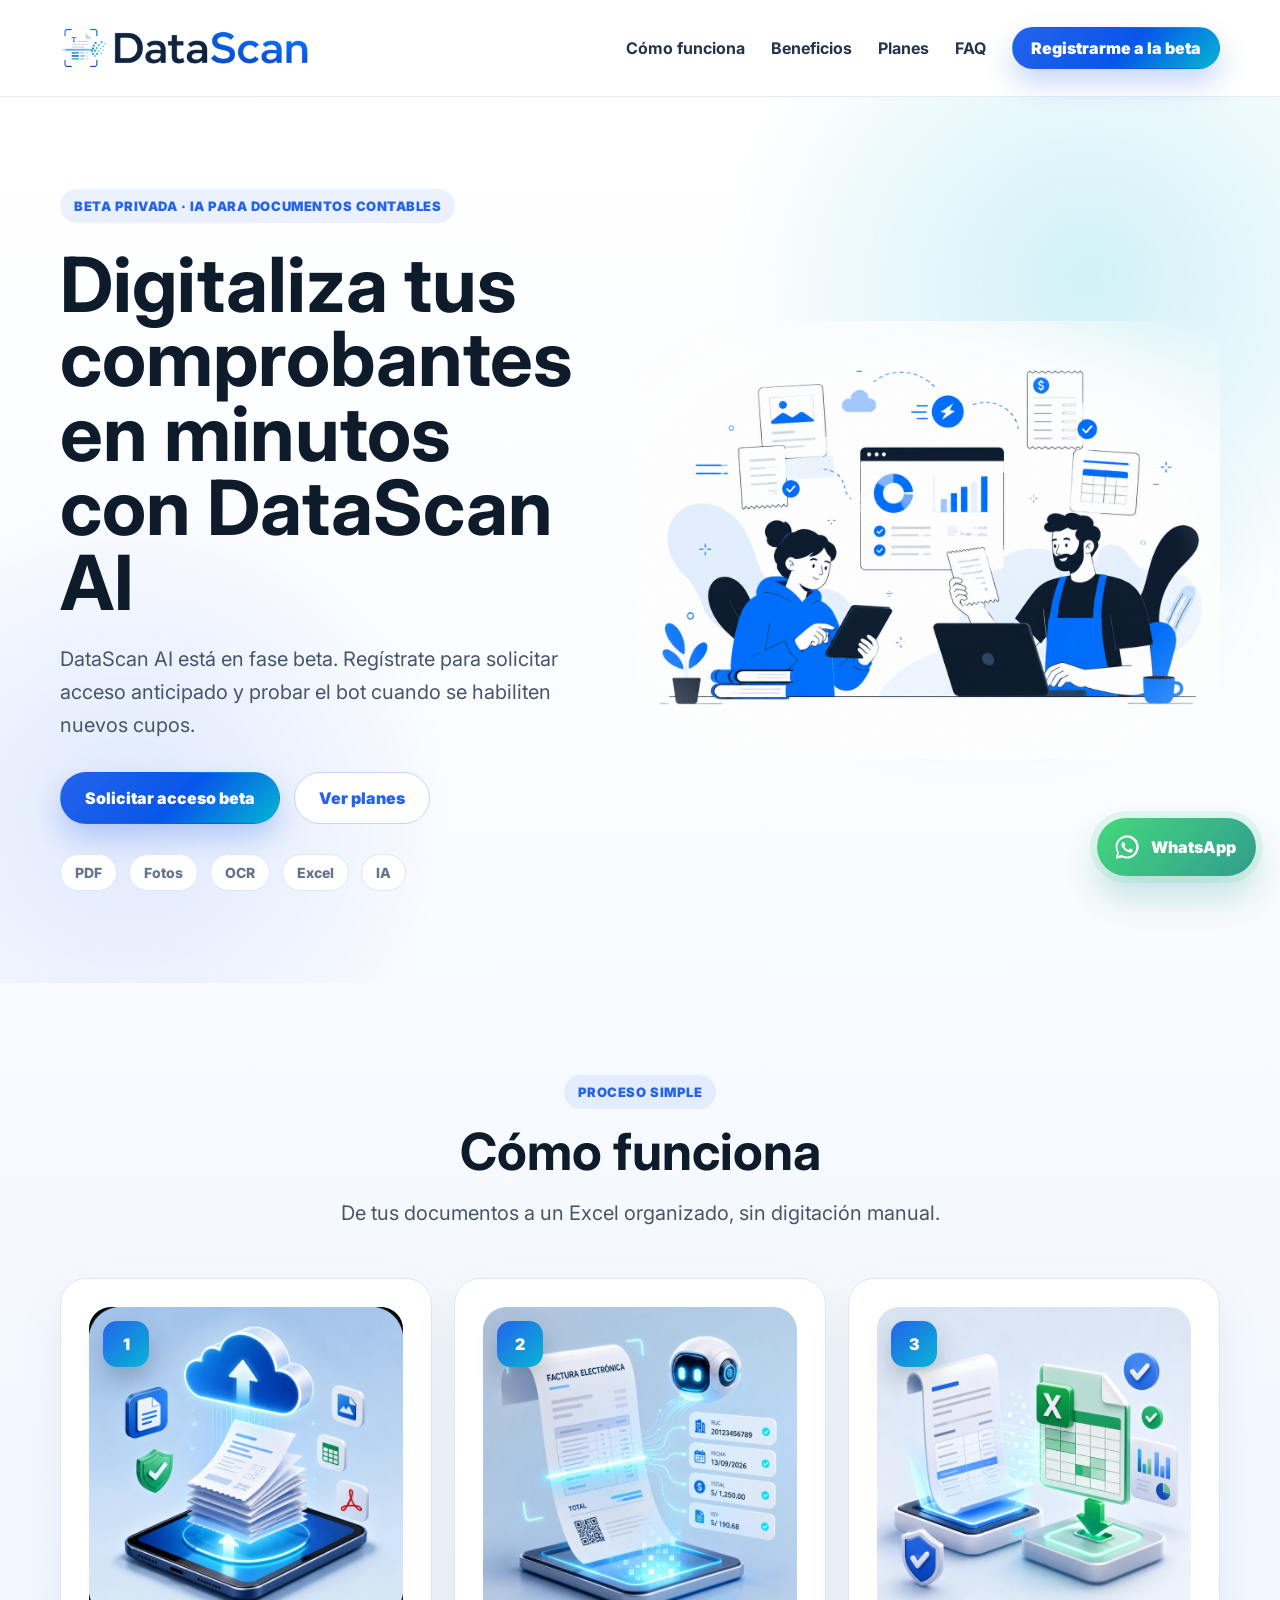
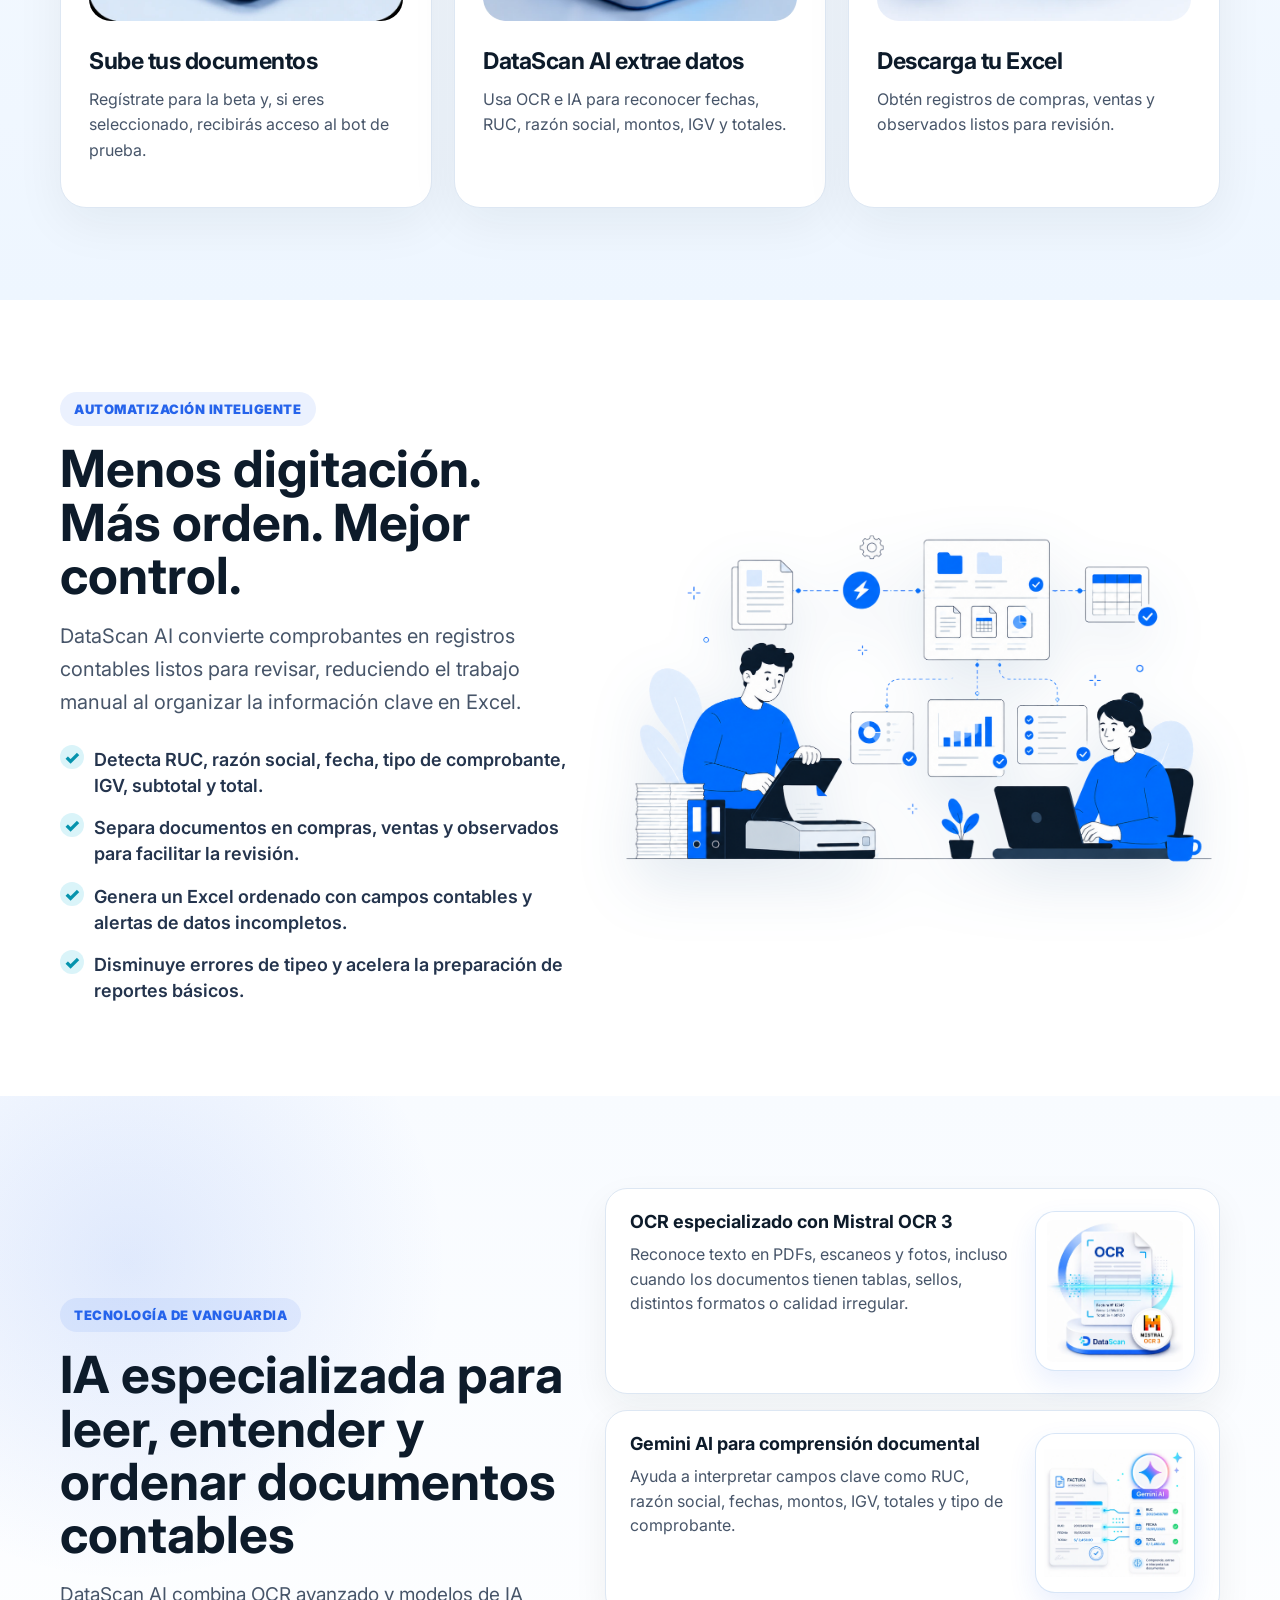
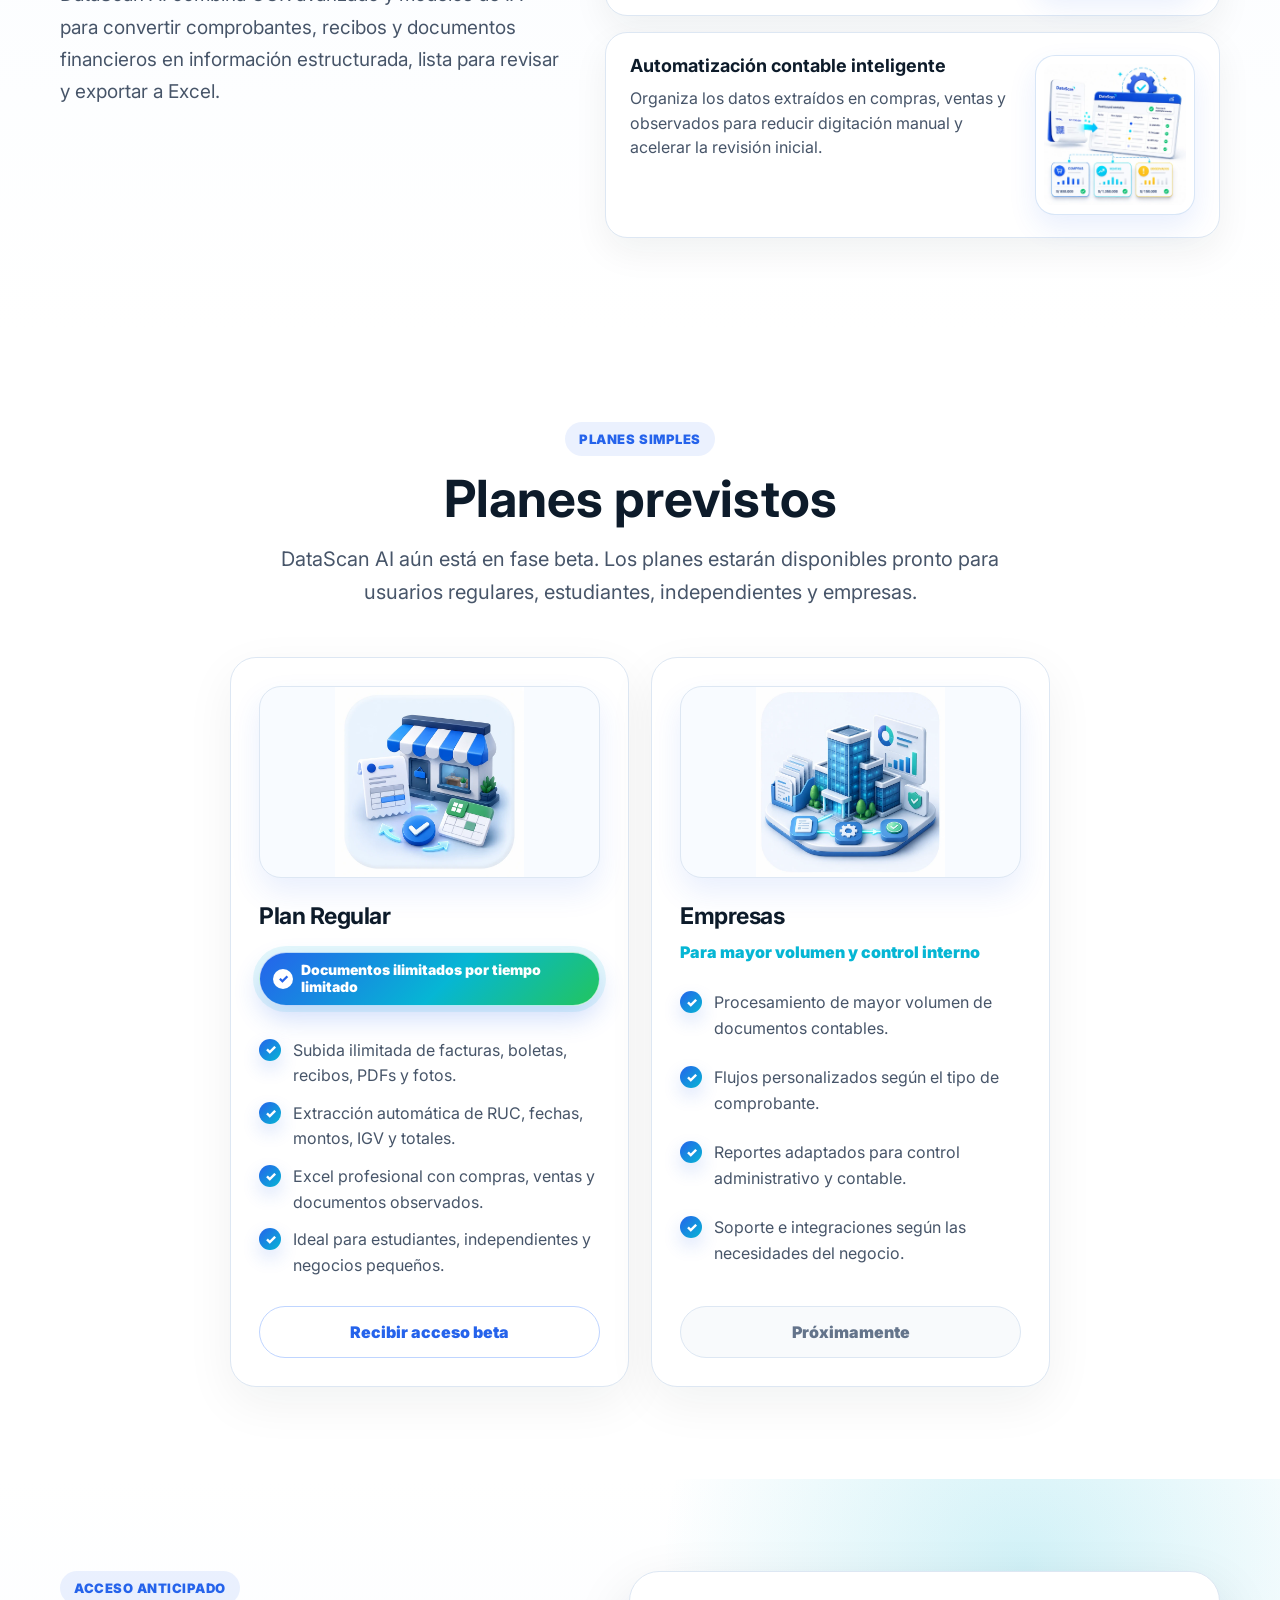
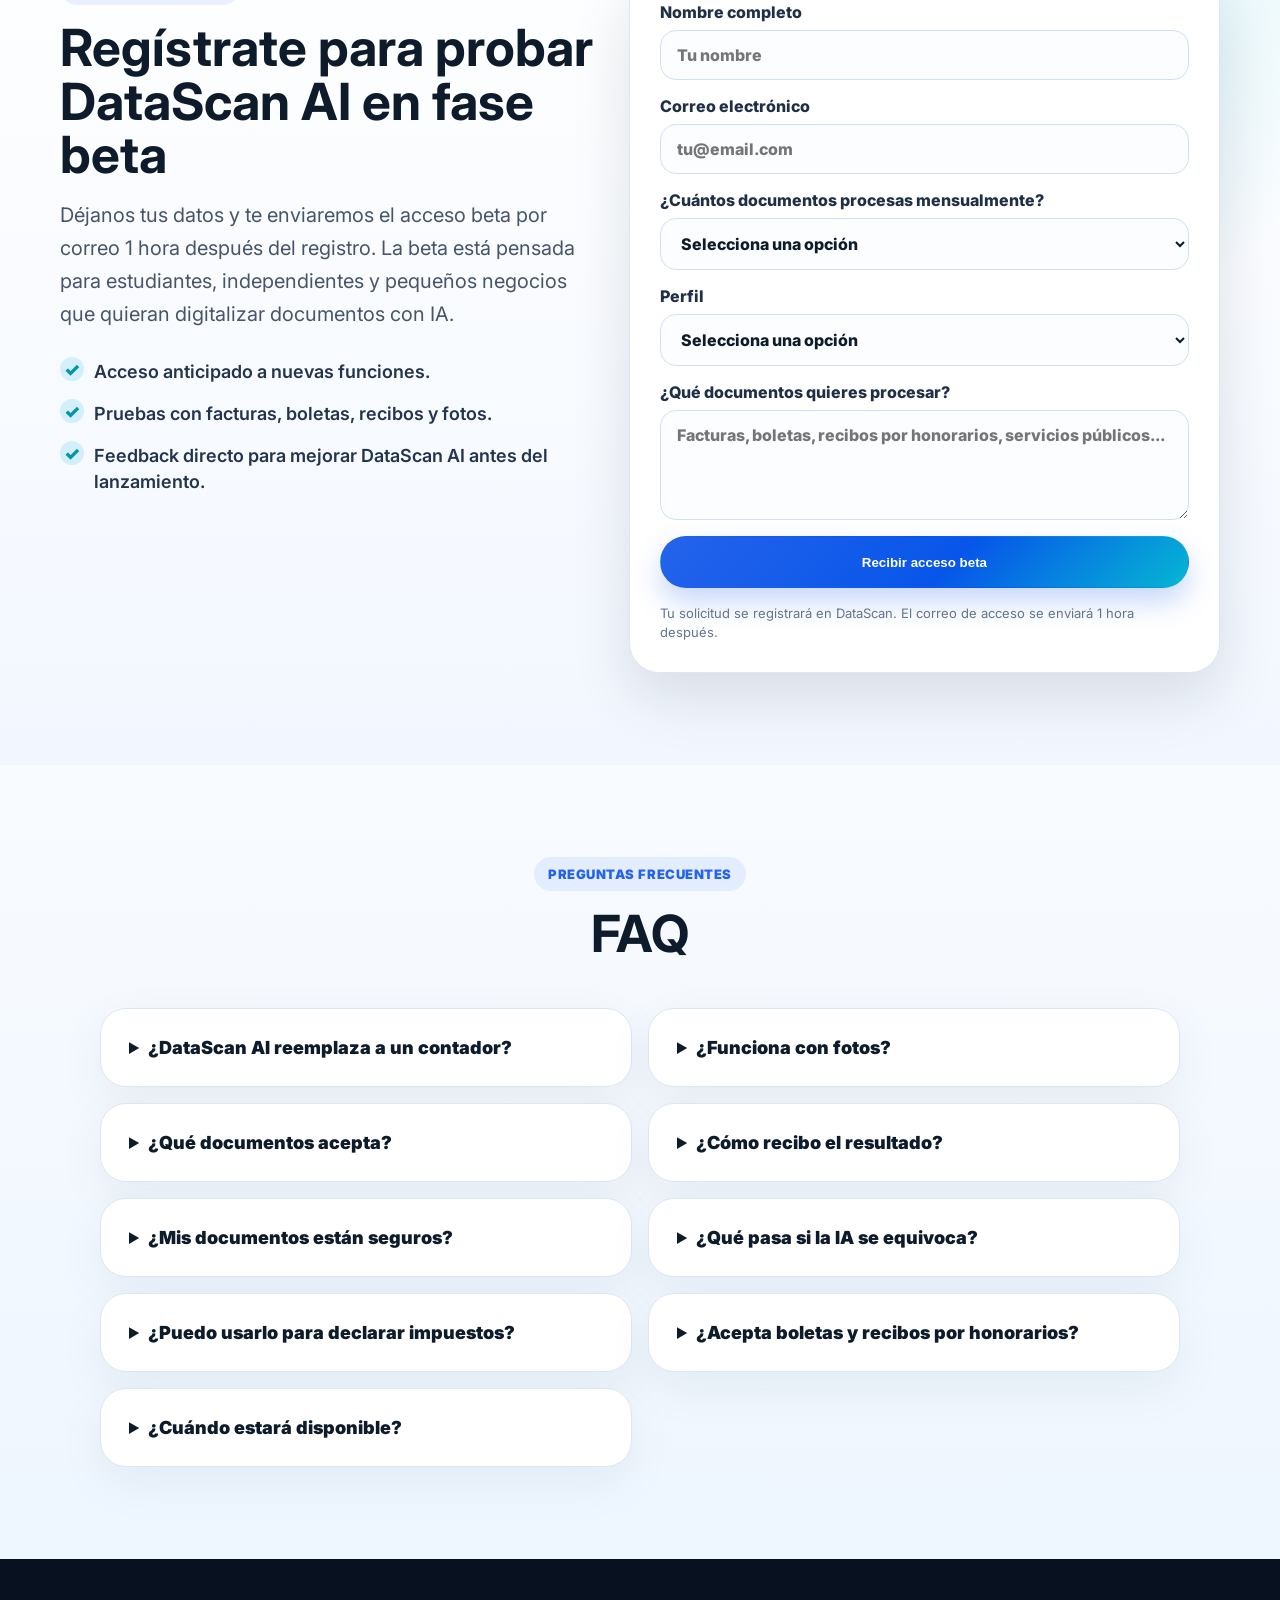
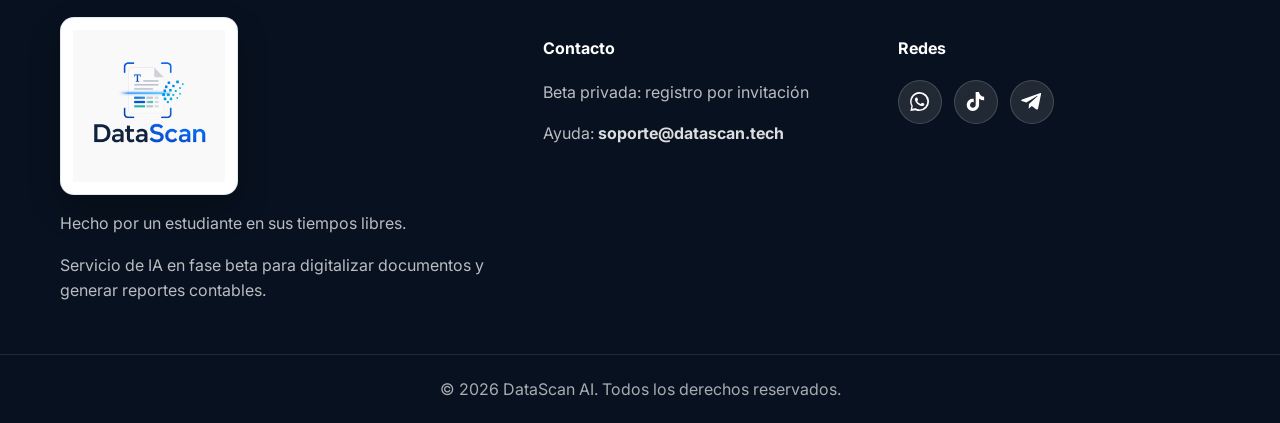
==== commit 60af4dca: "Update footer copy" ====
--- a/index.html
+++ b/index.html
@@ -5,17 +5,118 @@
   <meta name="viewport" content="width=device-width, initial-scale=1.0" />
   <title>DataScan AI | Digitaliza documentos con IA</title>
   <meta name="description" content="DataScan AI es un bot con IA para digitalizar facturas, boletas, recibos y documentos contables automáticamente." />
+  <meta name="robots" content="index, follow" />
+  <meta name="author" content="DataScan AI" />
   <meta name="theme-color" content="#2563EB" />
+  <link rel="canonical" href="https://www.datascan.tech/" />
+  <link rel="alternate" href="https://www.datascan.tech/" hreflang="es-PE" />
   <meta property="og:title" content="DataScan AI | Digitaliza documentos contables con IA" />
   <meta property="og:description" content="Convierte facturas, boletas y recibos en un Excel contable organizado con ayuda de IA." />
   <meta property="og:type" content="website" />
-  <meta property="og:image" content="assets/hero-datascan-dashboard.png" />
+  <meta property="og:url" content="https://www.datascan.tech/" />
+  <meta property="og:site_name" content="DataScan AI" />
+  <meta property="og:locale" content="es_PE" />
+  <meta property="og:image" content="https://www.datascan.tech/assets/hero-datascan-dashboard.png" />
+  <meta property="og:image:alt" content="DataScan AI organizando documentos contables y reportes digitales" />
   <meta name="twitter:card" content="summary_large_image" />
+  <meta name="twitter:title" content="DataScan AI | Digitaliza documentos contables con IA" />
+  <meta name="twitter:description" content="Convierte facturas, boletas y recibos en un Excel contable organizado con ayuda de IA." />
+  <meta name="twitter:image" content="https://www.datascan.tech/assets/hero-datascan-dashboard.png" />
   <link rel="icon" type="image/png" href="assets/logo-transparent.png" />
   <link rel="preconnect" href="https://fonts.googleapis.com">
   <link rel="preconnect" href="https://fonts.gstatic.com" crossorigin>
   <link href="https://fonts.googleapis.com/css2?family=Inter:wght@400;500;600;700;800;900&display=swap" rel="stylesheet">
   <link rel="stylesheet" href="styles.css" />
+  <script type="application/ld+json">
+    {
+      "@context": "https://schema.org",
+      "@graph": [
+        {
+          "@type": "Organization",
+          "@id": "https://www.datascan.tech/#organization",
+          "name": "DataScan AI",
+          "url": "https://www.datascan.tech/",
+          "logo": "https://www.datascan.tech/assets/logo-horizontal.png",
+          "sameAs": [
+            "https://www.tiktok.com/@datascan.ai",
+            "https://t.me/Factura_pe_bot"
+          ],
+          "contactPoint": {
+            "@type": "ContactPoint",
+            "contactType": "customer support",
+            "email": "soporte@datascan.tech",
+            "availableLanguage": "Spanish"
+          }
+        },
+        {
+          "@type": "WebSite",
+          "@id": "https://www.datascan.tech/#website",
+          "url": "https://www.datascan.tech/",
+          "name": "DataScan AI",
+          "publisher": {
+            "@id": "https://www.datascan.tech/#organization"
+          },
+          "inLanguage": "es-PE"
+        },
+        {
+          "@type": "SoftwareApplication",
+          "@id": "https://www.datascan.tech/#software",
+          "name": "DataScan AI",
+          "applicationCategory": "BusinessApplication",
+          "operatingSystem": "Web, Telegram",
+          "description": "Bot con IA para digitalizar facturas, boletas, recibos y documentos contables, extraer datos clave y organizar resultados en Excel.",
+          "url": "https://www.datascan.tech/",
+          "offers": {
+            "@type": "Offer",
+            "availability": "https://schema.org/PreOrder",
+            "price": "0",
+            "priceCurrency": "PEN"
+          },
+          "publisher": {
+            "@id": "https://www.datascan.tech/#organization"
+          }
+        },
+        {
+          "@type": "FAQPage",
+          "@id": "https://www.datascan.tech/#faq-schema",
+          "mainEntity": [
+            {
+              "@type": "Question",
+              "name": "¿DataScan AI reemplaza a un contador?",
+              "acceptedAnswer": {
+                "@type": "Answer",
+                "text": "No. DataScan AI automatiza la extracción y organización inicial de documentos, pero la revisión final debe hacerla el usuario o un profesional contable."
+              }
+            },
+            {
+              "@type": "Question",
+              "name": "¿Qué documentos acepta?",
+              "acceptedAnswer": {
+                "@type": "Answer",
+                "text": "Facturas, boletas, recibos, notas de crédito, notas de débito y otros comprobantes compatibles."
+              }
+            },
+            {
+              "@type": "Question",
+              "name": "¿Cómo recibo el resultado?",
+              "acceptedAnswer": {
+                "@type": "Answer",
+                "text": "El bot genera un archivo Excel organizado con registros de compras, ventas y observados."
+              }
+            },
+            {
+              "@type": "Question",
+              "name": "¿Funciona con fotos?",
+              "acceptedAnswer": {
+                "@type": "Answer",
+                "text": "Sí. Puede procesar imágenes y PDFs escaneados mediante OCR."
+              }
+            }
+          ]
+        }
+      ]
+    }
+  </script>
 </head>
 <body>
   <header class="site-header">
@@ -294,12 +395,12 @@
     <div class="container footer-grid">
       <div>
         <img src="assets/logo.png" alt="Logo DataScan AI" class="footer-logo" />
+        <p>Hecho por un estudiante en sus tiempos libres.</p>
         <p>Servicio de IA en fase beta para digitalizar documentos y generar reportes contables.</p>
       </div>
       <div>
         <h4>Contacto</h4>
         <p>Beta privada: registro por invitación</p>
-        <p>Web: <a href="https://datascan.tech" target="_blank" rel="noopener">datascan.tech</a></p>
         <p>Ayuda: <a href="mailto:soporte@datascan.tech">soporte@datascan.tech</a></p>
       </div>
       <div>
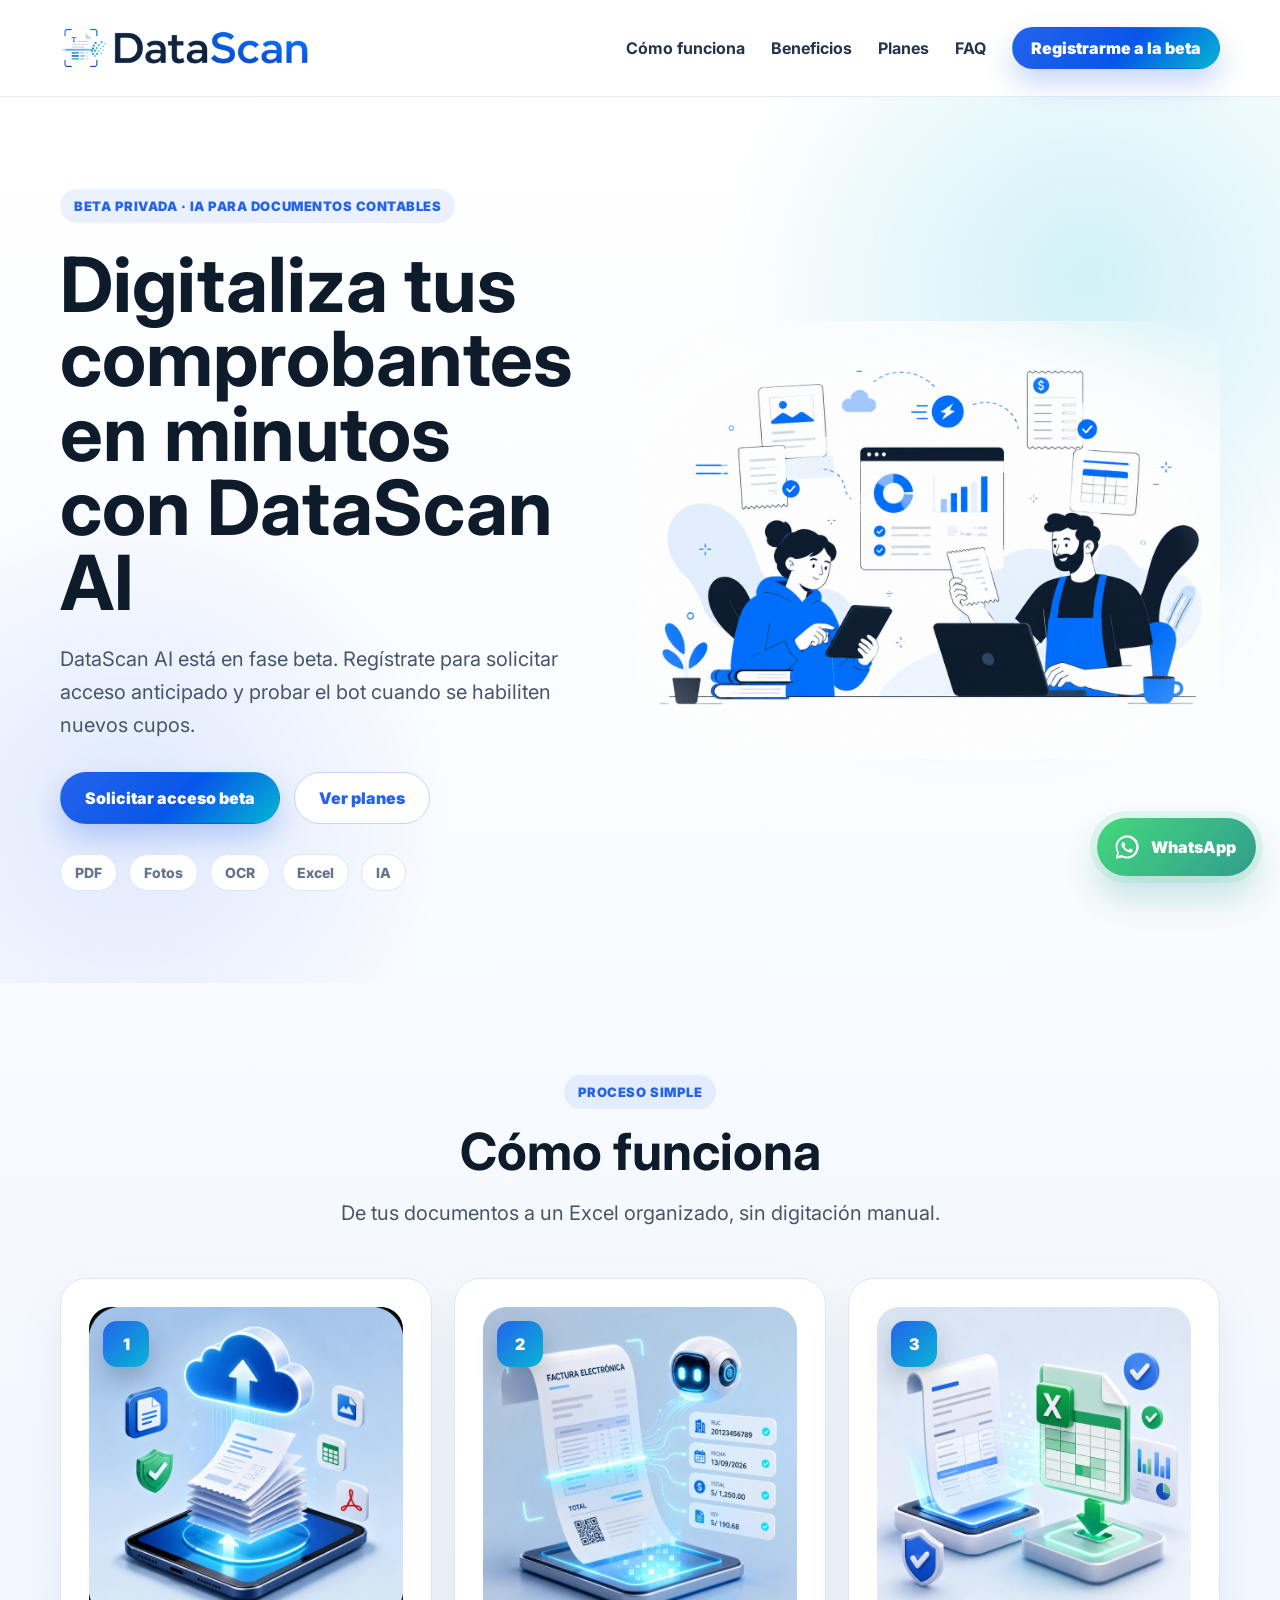
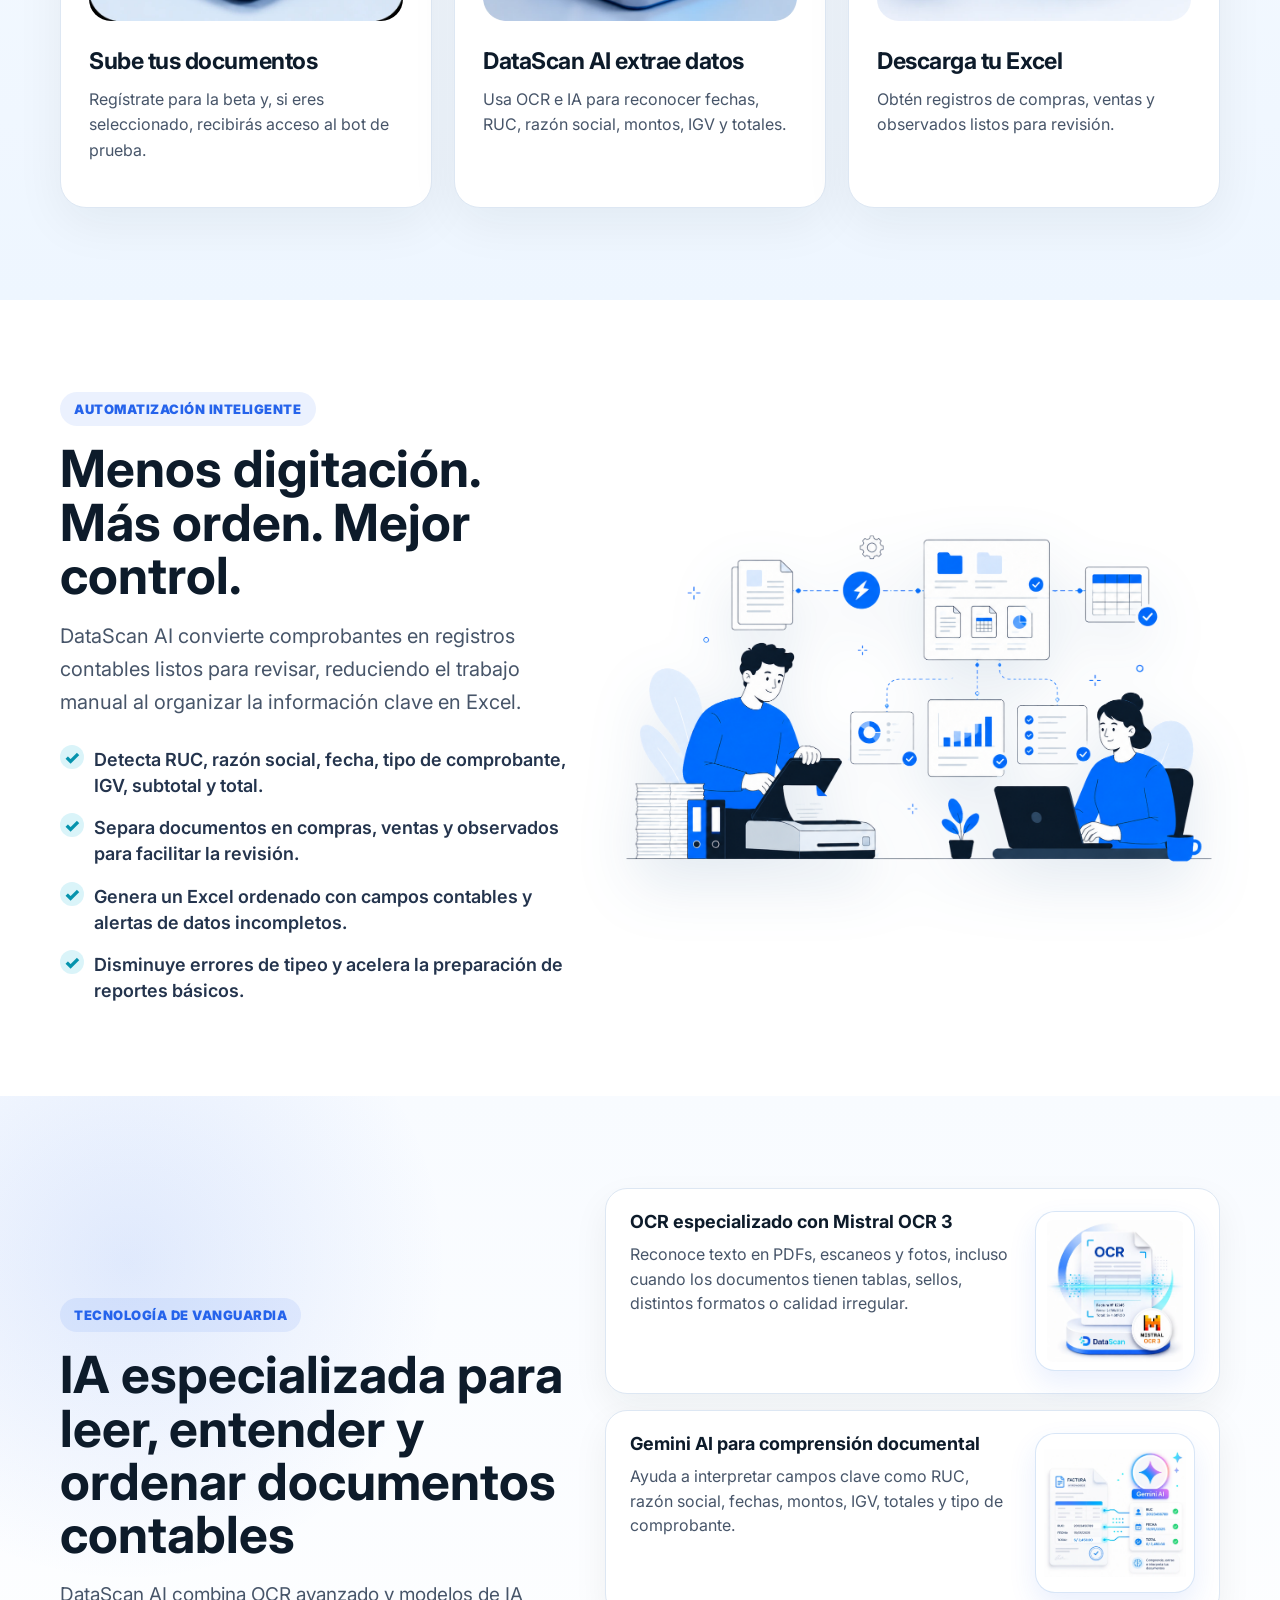
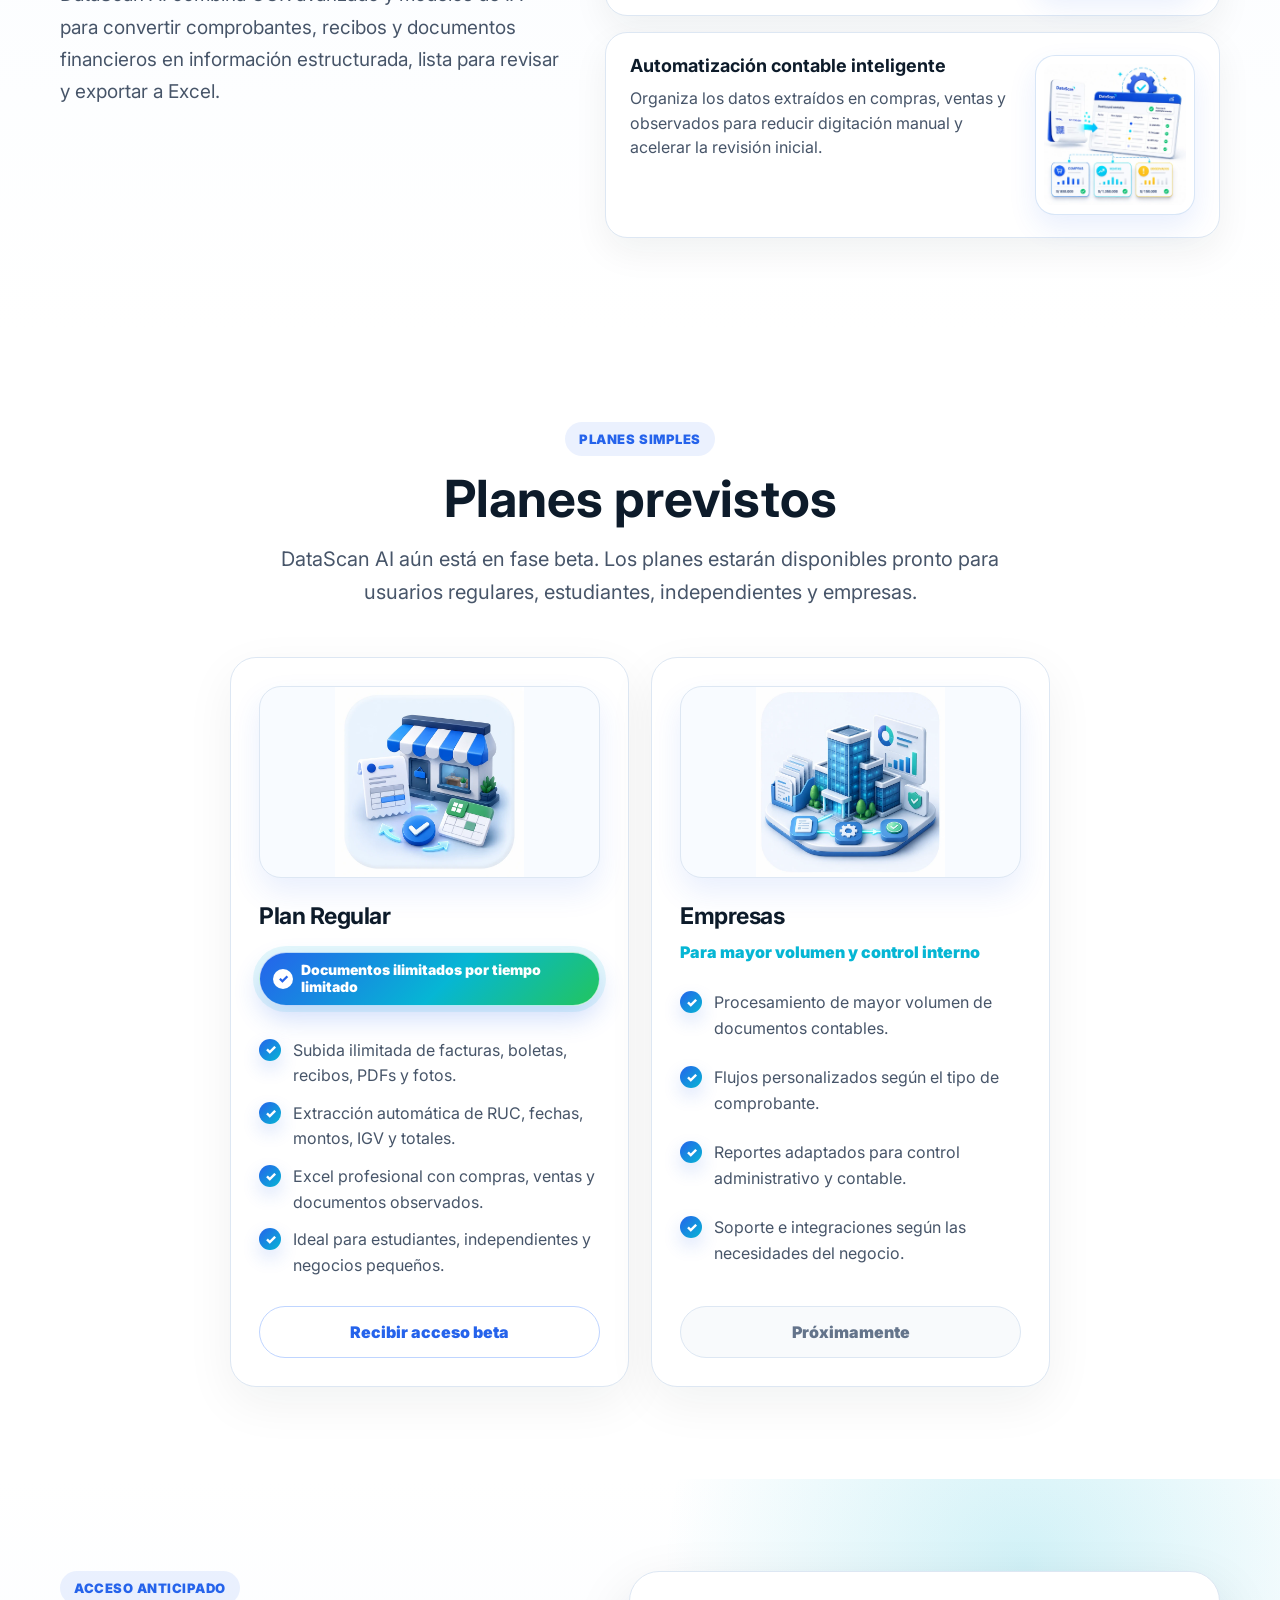
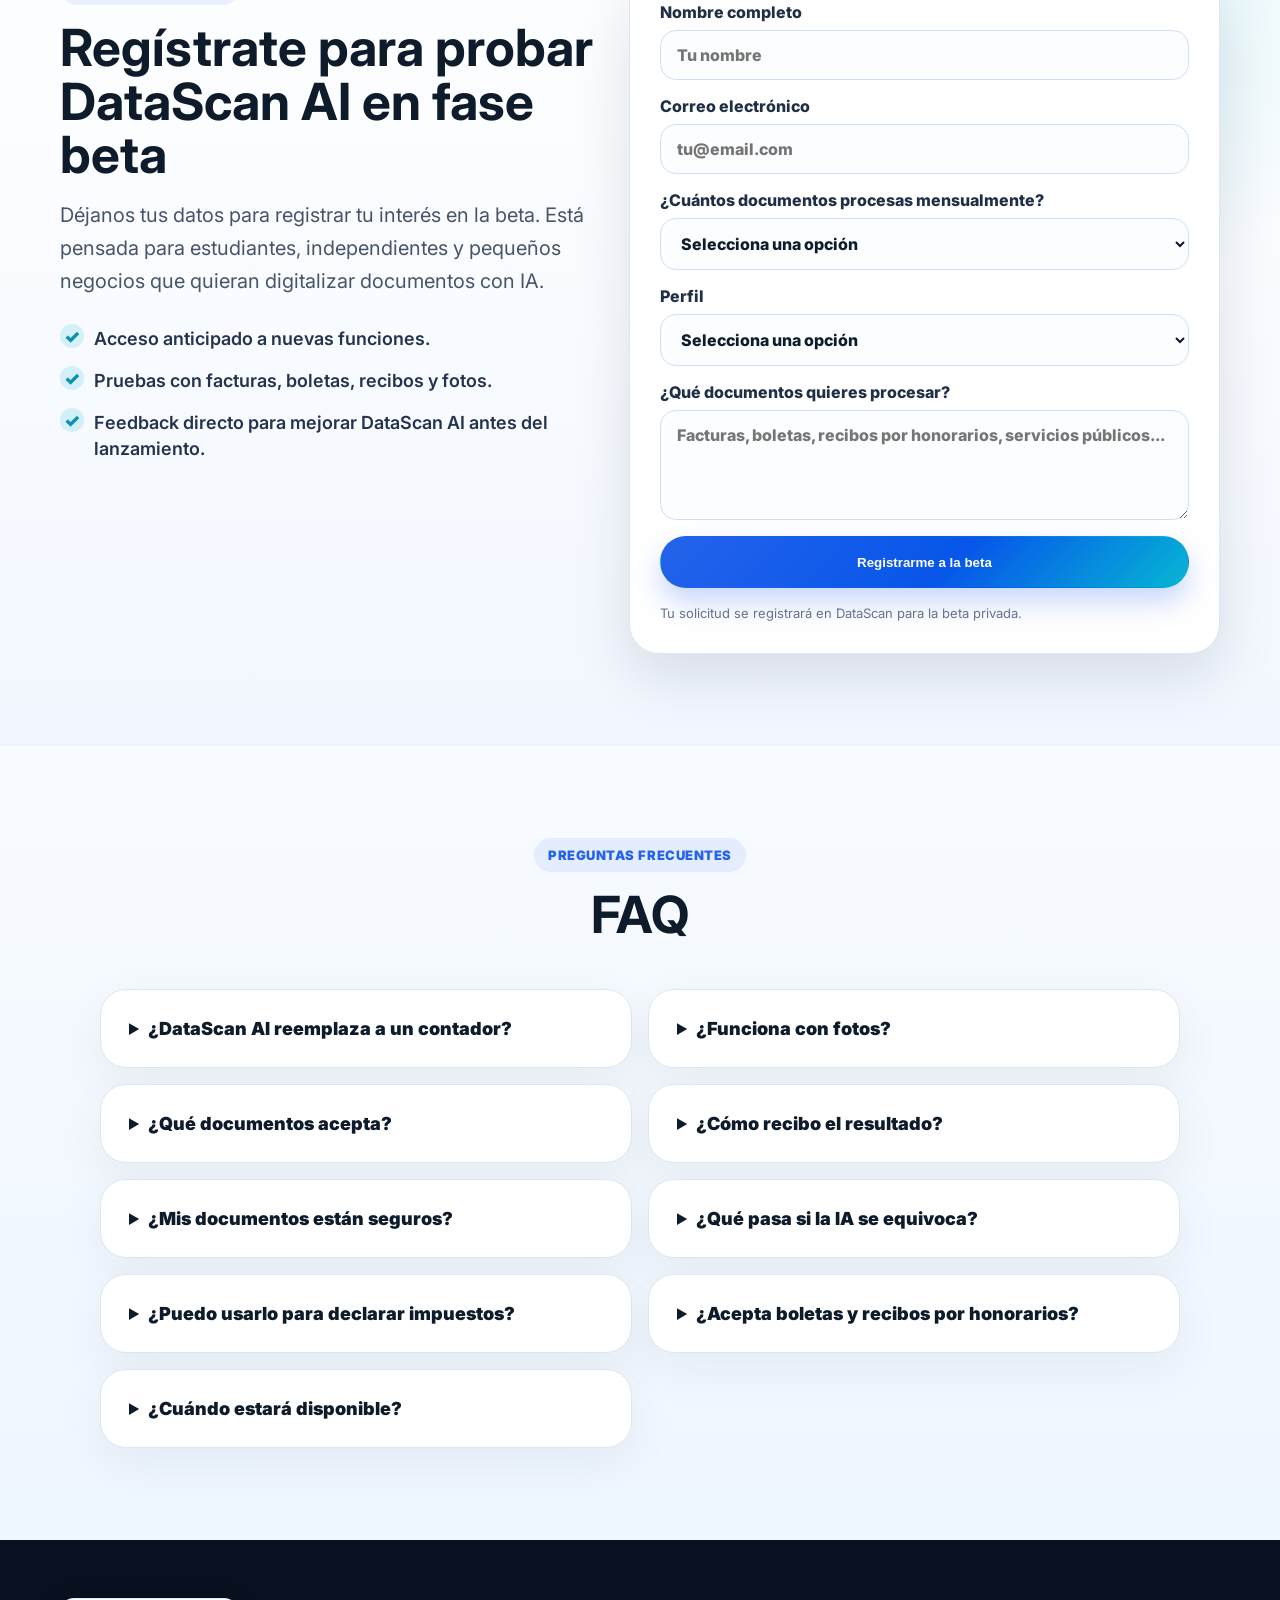
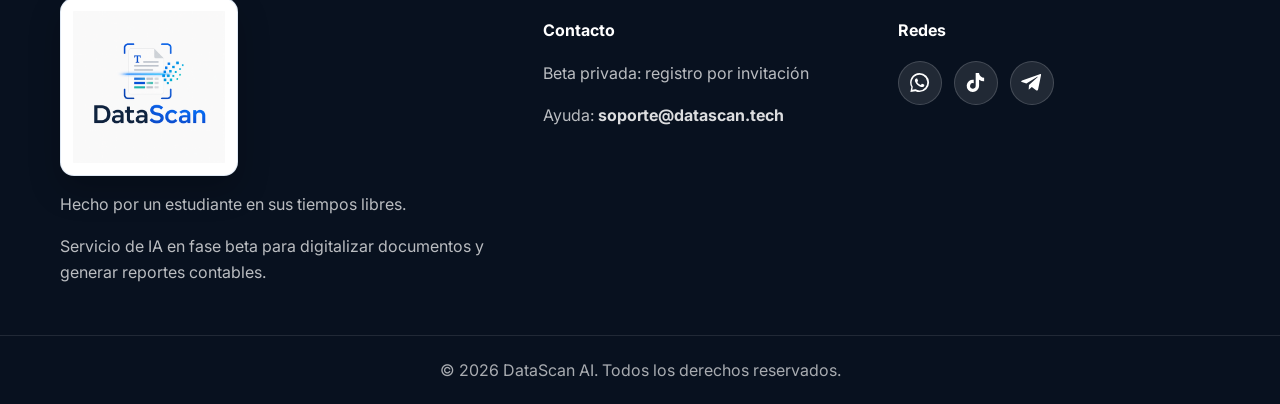
==== commit 03285ab6: "Simplify beta registration messaging" ====
--- a/index.html
+++ b/index.html
@@ -289,7 +289,7 @@
         <div class="beta-copy">
           <span class="eyebrow">Acceso anticipado</span>
           <h2>Regístrate para probar DataScan AI en fase beta</h2>
-          <p>Déjanos tus datos y te enviaremos el acceso beta por correo 1 hora después del registro. La beta está pensada para estudiantes, independientes y pequeños negocios que quieran digitalizar documentos con IA.</p>
+          <p>Déjanos tus datos para registrar tu interés en la beta. Está pensada para estudiantes, independientes y pequeños negocios que quieran digitalizar documentos con IA.</p>
           <ul class="check-list">
             <li>Acceso anticipado a nuevas funciones.</li>
             <li>Pruebas con facturas, boletas, recibos y fotos.</li>
@@ -326,15 +326,15 @@
             <textarea name="entry.1919705668" rows="4" placeholder="Facturas, boletas, recibos por honorarios, servicios públicos..."></textarea>
           </label>
           
-          <button class="btn full" type="submit">Recibir acceso beta</button>
+          <button class="btn full" type="submit">Registrarme a la beta</button>
           <div class="form-success" id="formSuccess" role="status" aria-live="polite" hidden>
             <div class="success-icon" aria-hidden="true">✓</div>
             <div>
               <strong>Ya estás participando en la beta de DataScan AI</strong>
-              <p>Recibimos tu solicitud correctamente. Te enviaremos el acceso beta por correo dentro de 1 hora.</p>
+              <p>Recibimos tu solicitud correctamente. Tu registro quedó guardado en la beta.</p>
             </div>
           </div>
-          <p class="form-note">Tu solicitud se registrará en DataScan. El correo de acceso se enviará 1 hora después.</p>
+          <p class="form-note">Tu solicitud se registrará en DataScan para la beta privada.</p>
         </form>
       </div>
     </section>
@@ -365,7 +365,7 @@
             </details>
             <details>
               <summary>¿Cuándo estará disponible?</summary>
-              <p>DataScan AI se encuentra en fase beta privada. Al registrarte, recibirás por correo el enlace de acceso al bot 1 hora después del registro.</p>
+              <p>DataScan AI se encuentra en fase beta privada. Al registrarte, tu solicitud quedará guardada para participar en la beta.</p>
             </details>
           </div>
           <div class="faq-column">
